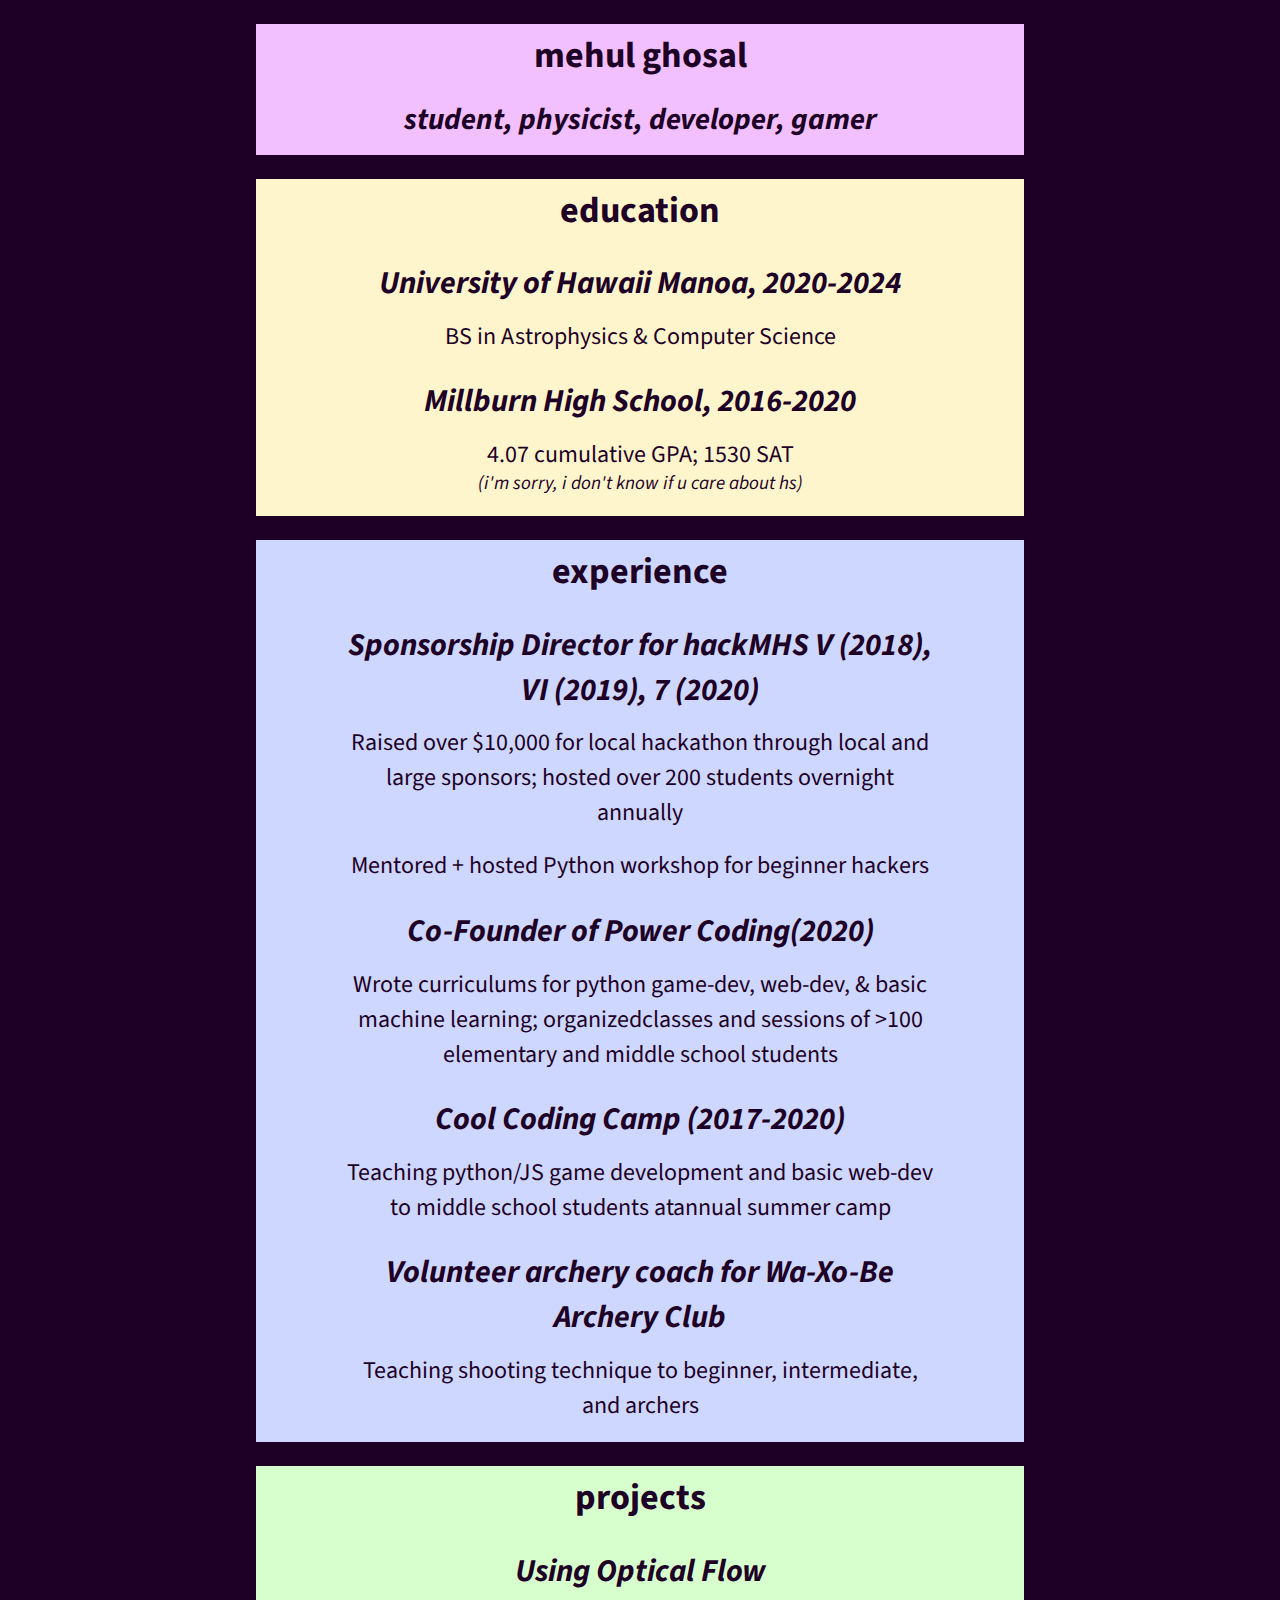
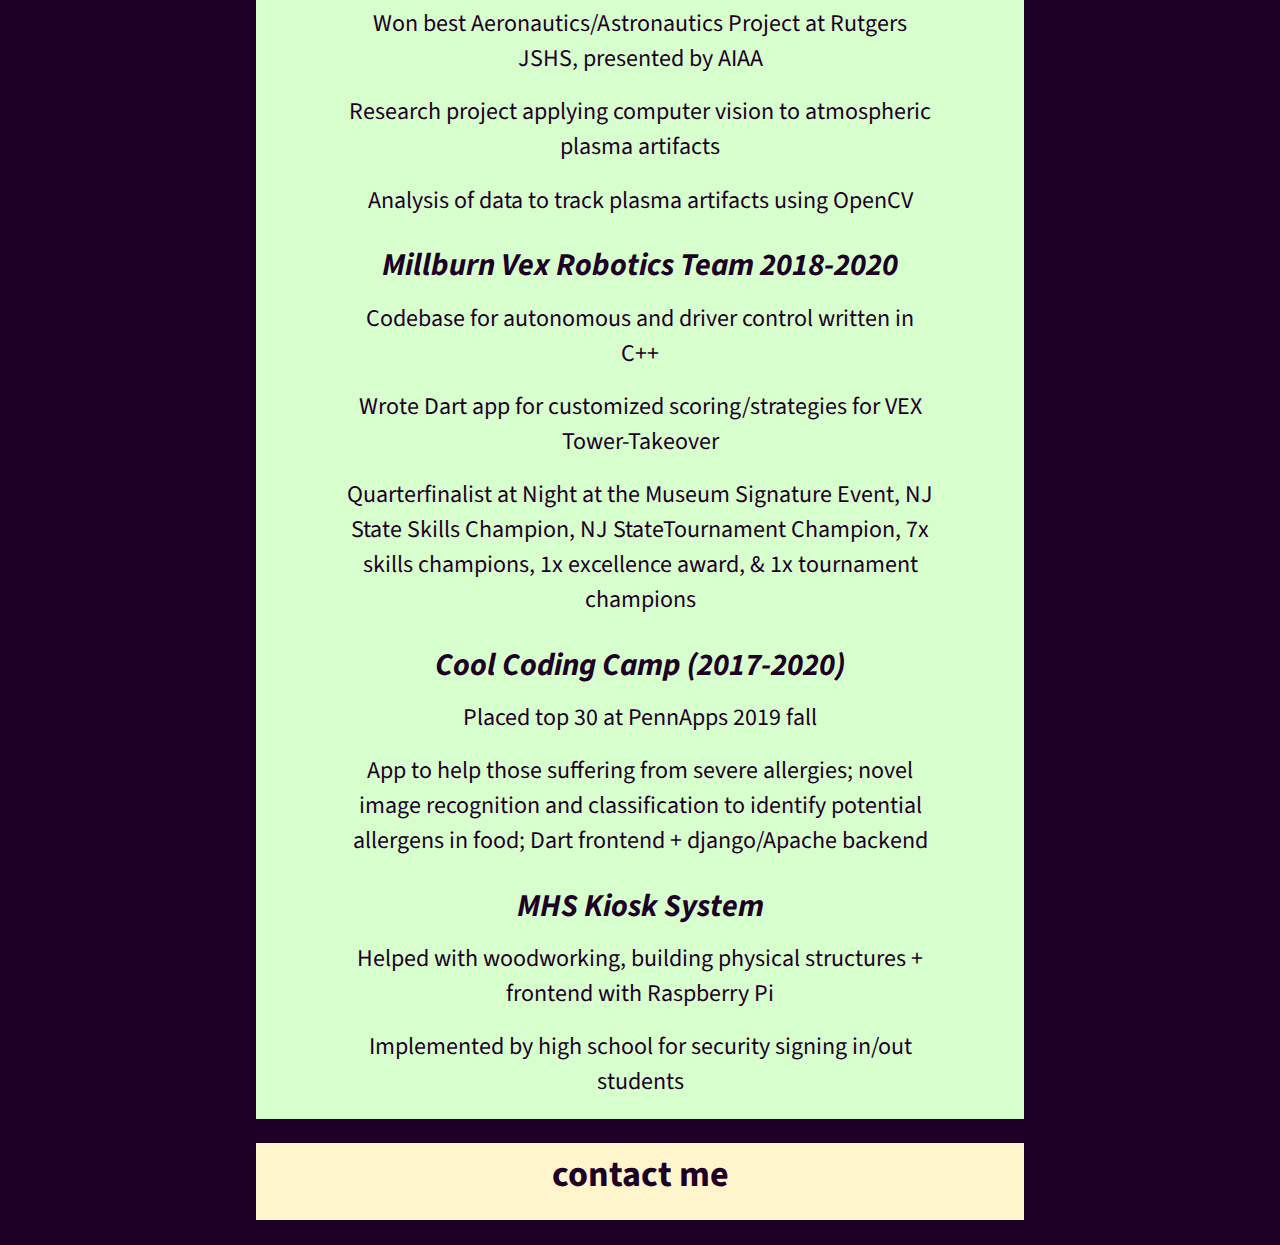
==== index.html @ 7478a15a "contact" ====
<!DOCTYPE HTML>

<html>
	<head>
		<title>mehulghosal</title>
		<meta charset="utf-8" />
		<meta name="viewport" content="width=device-width, initial-scale=1, user-scalable=no" />
		<link rel="stylesheet" href="main.css"/>
		<script src="script.js"></script> 
		<!-- <link rel="icon" type="image/gif/png" href="favicon.png"> -->
	</head>


	<body onclick="onClick()">

		<!-- LANDING PAGE -->
		<div id="landing">
			<!-- make this a title and click to reveal website -->
		</div>

		<div id="mainBody">
			<!-- HEADER -->
			<article id="HEADER">
				<header>
					<h1 style="margin-bottom: -2.3%">mehul ghosal</h1>
					<h3 style="font-size: 1.26em;"><i>student, physicist, developer, gamer</i></h3>
					<!-- <h5>*not up to date*</h5> -->
				</header>

			</article>

			<article id="EDUCATION">
				<header>
					<h1>education</h1>
				</header>
				
				<h3><i>University of Hawaii Manoa, 2020-2024</i></h3>
				<p>BS in Astrophysics & Computer Science</p>
				
				<h3><i>Millburn High School, 2016-2020</i></h3>
				<p>4.07 cumulative GPA; 1530 SAT</p>
				<p style="margin-top: .5%; font-size: .8em"><i>(i'm sorry, i don't know if u care about hs)</i></p>
			</article>

			<article id="EXPERIENCE">
				<header>
					<h1>experience</h1>
				</header>

				<h3><i>Sponsorship Director for hackMHS V (2018), VI (2019), 7 (2020)</i></h3>
				<p>Raised over $10,000 for local hackathon through local and large sponsors; hosted over 200 students overnight annually</p>
				<p>Mentored + hosted Python workshop for beginner hackers</p>

				<h3><i>Co-Founder of Power Coding​​(2020)</i></h3>
				<p>Wrote curriculums for python game-dev, web-dev, & basic machine learning; organizedclasses and sessions of >100 elementary and middle school students</p>

				<h3><i>Cool Coding Camp (2017-2020)</i></h3>
				<p>Teaching python/JS game development and basic web-dev to middle school students atannual summer camp</p>

				<h3><i>Volunteer archery coach for Wa-Xo-Be Archery Club</i></h3>
				<p>Teaching shooting technique to beginner, intermediate, and archers</p>
			</article>

			<article id="PROJECTS">
				<header>
					<h1>projects</h1>
				</header>

				<h3><i>Using Optical Flow </i></h3>
				<p>Won best Aeronautics/Astronautics Project at Rutgers JSHS, presented by ​AIAA</p>
				<p>Research project applying computer vision to atmospheric plasma artifacts</p>
				<p>Analysis of data to track plasma artifacts using OpenCV</p>

				<h3><i>Millburn Vex Robotics Team 2018-2020</i></h3>
				<p>Codebase for autonomous and driver control written in C++</p>
				<p>Wrote Dart app for customized scoring/strategies for VEX Tower-Takeover</p>
				<p>Quarterfinalist at Night at the Museum Signature Event, NJ State Skills Champion, NJ StateTournament Champion, 7x skills champions, 1x excellence award, & 1x tournament champions</p>

				<h3><i>Cool Coding Camp (2017-2020)</i></h3>
				<p>Placed top 30 at PennApps 2019 fall</p>
				<p>App to help those suffering from severe allergies; novel image recognition and classification to identify potential allergens in food; Dart  frontend + django/Apache backend</p>
				
				<h3><i>MHS Kiosk System</i></h3>
				<p>Helped with woodworking, building physical structures + frontend with Raspberry Pi</p>
				<p>Implemented by high school for security signing in/out students</p>

			</article>

			<article id="CONTACT">
				<header>
					<h1>contact me</h1>
				</header>
			</article>

		</div>
	</body>
</html>
---- main.css ----
@import url("https://fonts.googleapis.com/css?family=Source+Sans+Pro:300,300italic,400,600");
@import url("https://fonts.googleapis.com/css?family=Carme");


body{
	text-align: center;
	background-color: rgb(30, 0, 38);
	color: rgb(30, 0, 38);
	font-size: 150%;
	/*PICK BETWEEN THESE TWO FONTS*/
	font-family: "Source Sans Pro", sans-serif;
	/*font-family: "Carme", sans-serif;*/
	/*TXT BORDER*/
	/*text-shadow: -1px 0 black, 0 1px black, 1px 0 black, 0 -1px black;*/

	/*max-width: 50%;*/
	margin-left: auto;
	margin-right: auto;

}


article{
	/*width: 50%;*/
	padding-right: 7%;
	padding-left: 7%;
	padding-bottom: 2%;
	margin-right: 20%;
	margin-left: 20%;
}

header{
	margin-top: 1%;
}

h1{
	font-size: 1.5em;
	margin-bottom: -1%;
	padding-top: 1%
}

h3{
	font-size: 1.32em;
	margin-bottom: -2%;
	/*margin-top: 0.5%;*/
}

p{
	margin-bottom: -1%;
}

#landing{
    position: fixed;
}

#HEADER{
	background-color: #F2C0FF;
}

#EXPERIENCE{
	background-color: #cdd7ff;
}

#EDUCATION{
	background-color: #fff5cd;
}

#PROJECTS{
	background-color: #d7ffcd;
	/*margin-bottom: 2%;*/
}

#CONTACT{
	background-color: #fff5cd;
	margin-bottom: 2%;
}
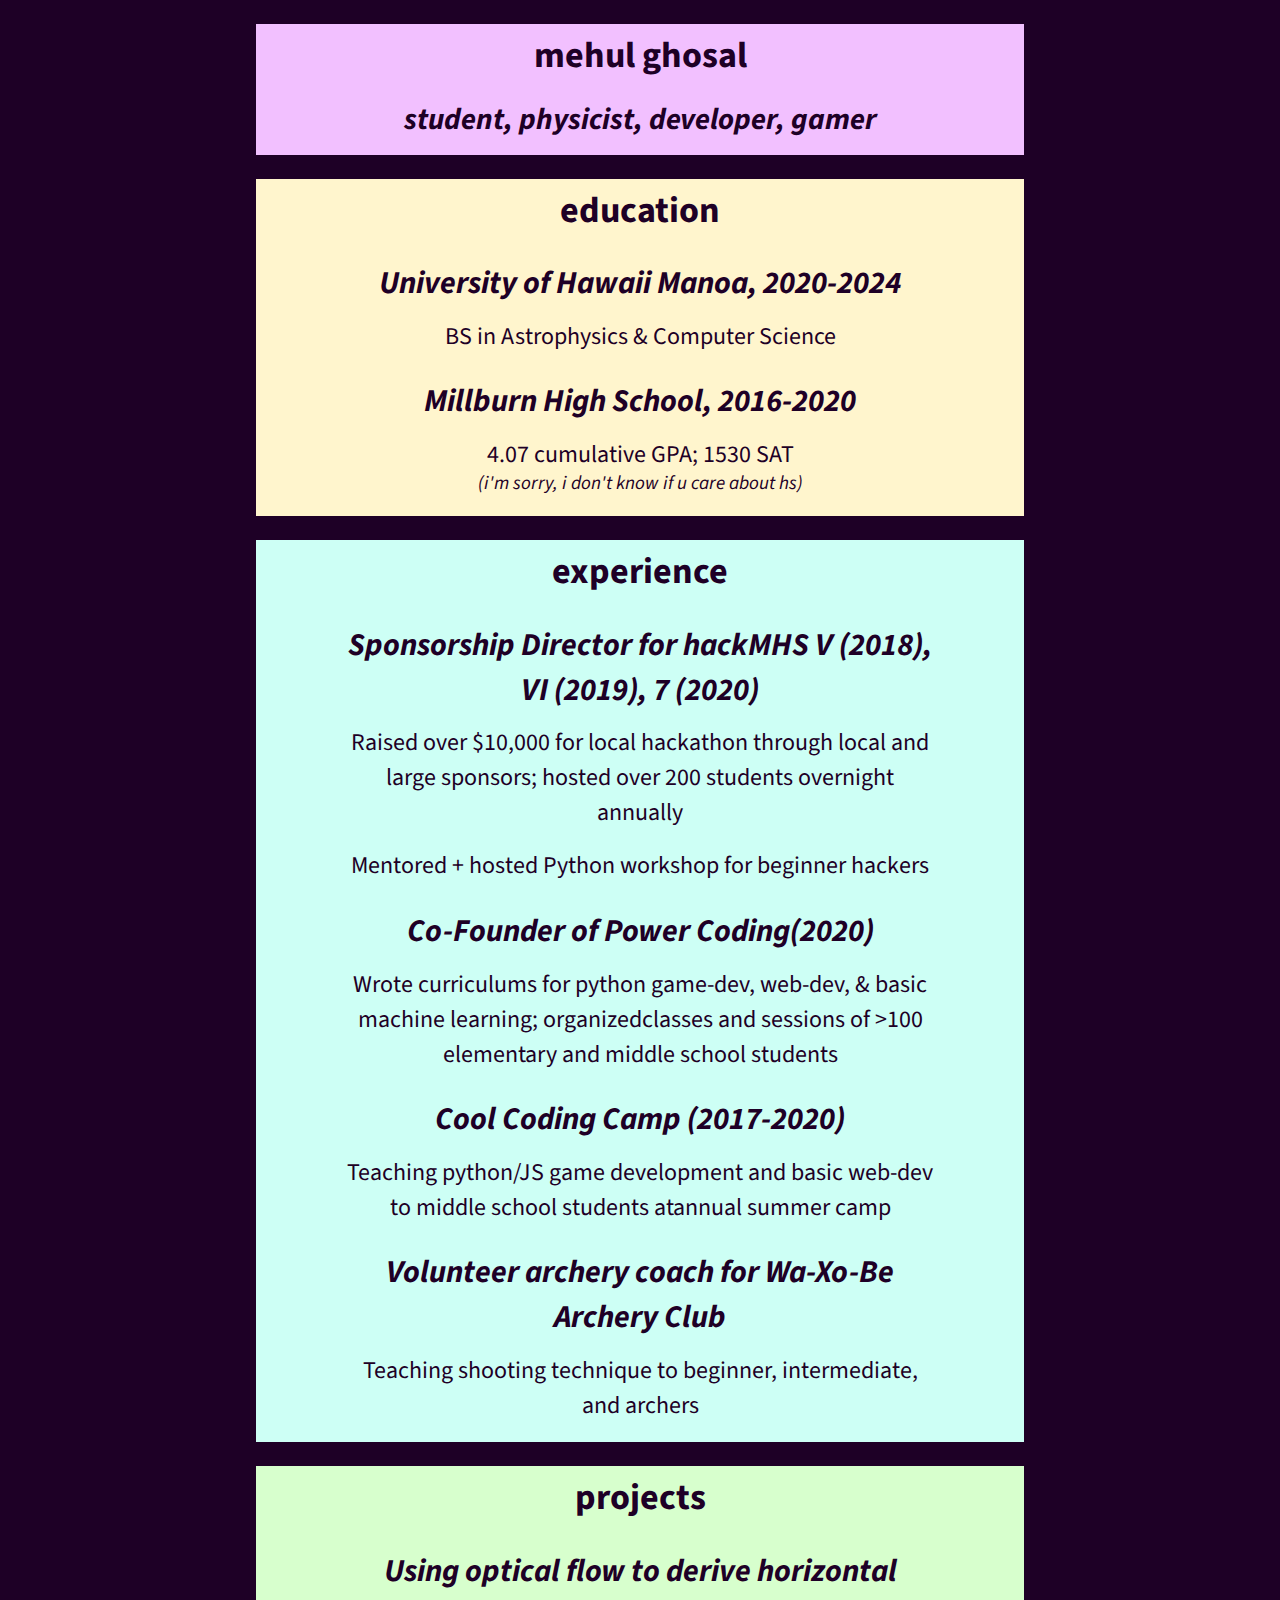
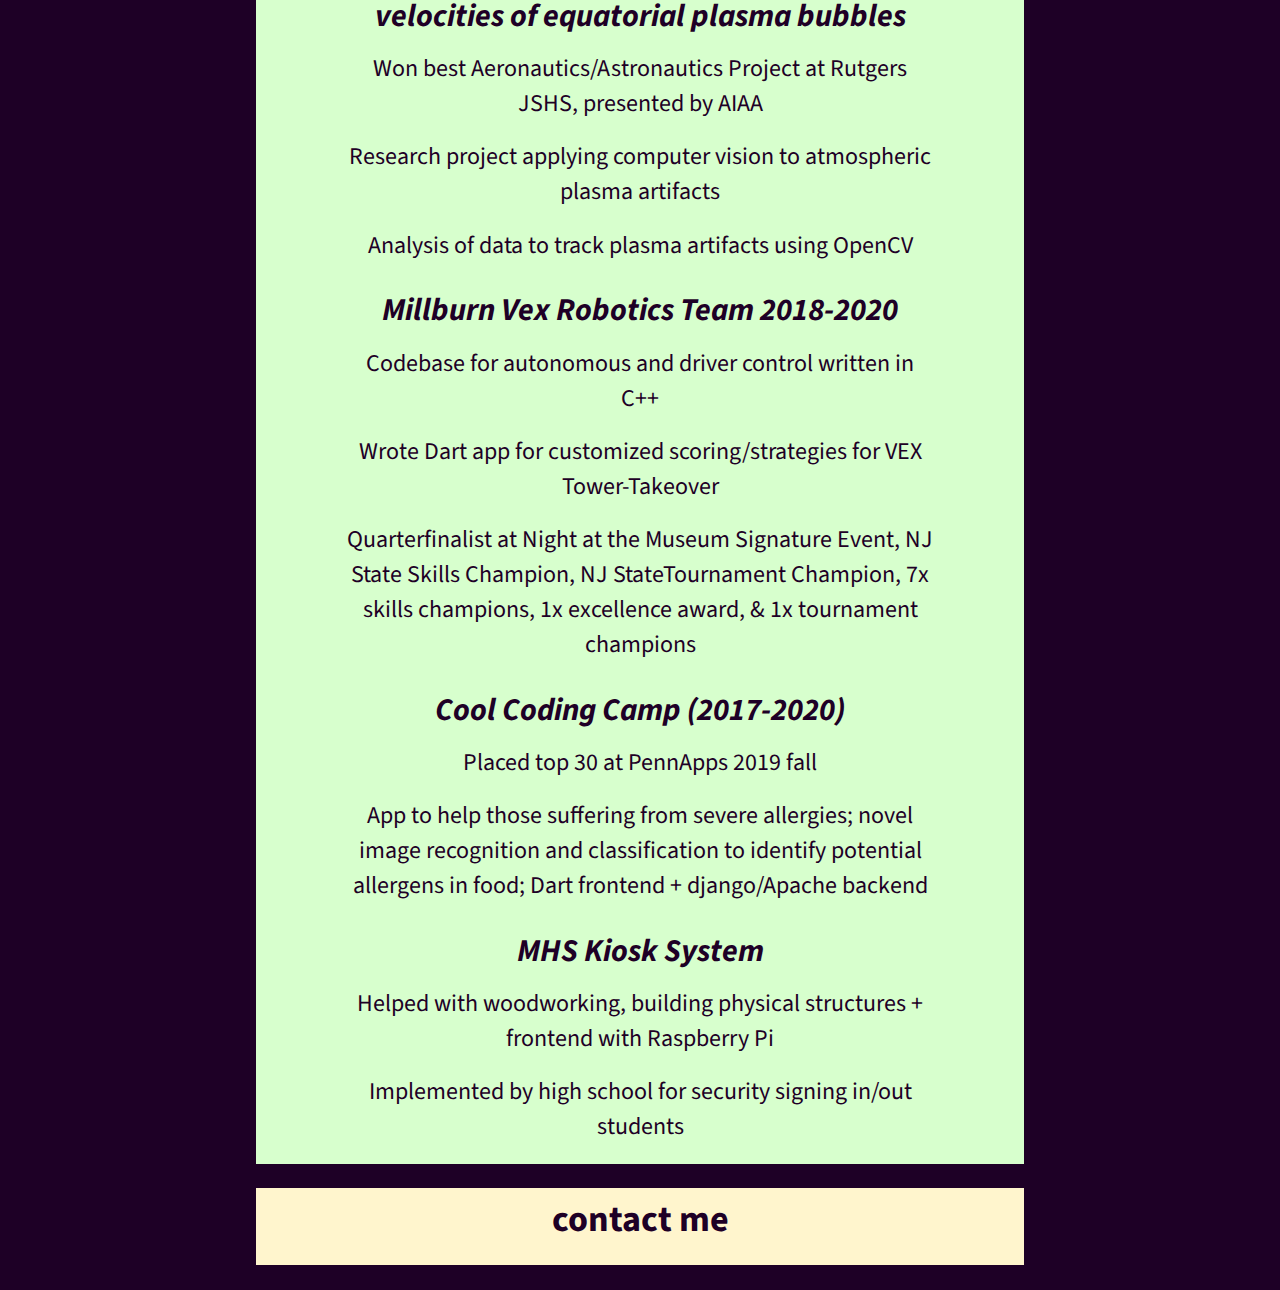
==== commit d1cd31f6: "color testing" ====
--- a/index.html
+++ b/index.html
@@ -66,7 +66,7 @@
 					<h1>projects</h1>
 				</header>
 
-				<h3><i>Using Optical Flow </i></h3>
+				<h3><i>Using optical flow to derive horizontal velocities of equatorial plasma bubbles</i></h3>
 				<p>Won best Aeronautics/Astronautics Project at Rutgers JSHS, presented by ​AIAA</p>
 				<p>Research project applying computer vision to atmospheric plasma artifacts</p>
 				<p>Analysis of data to track plasma artifacts using OpenCV</p>
--- a/main.css
+++ b/main.css
@@ -58,7 +58,7 @@
 }
 
 #EXPERIENCE{
-	background-color: #cdd7ff;
+	background-color: #cdfff5;
 }
 
 #EDUCATION{
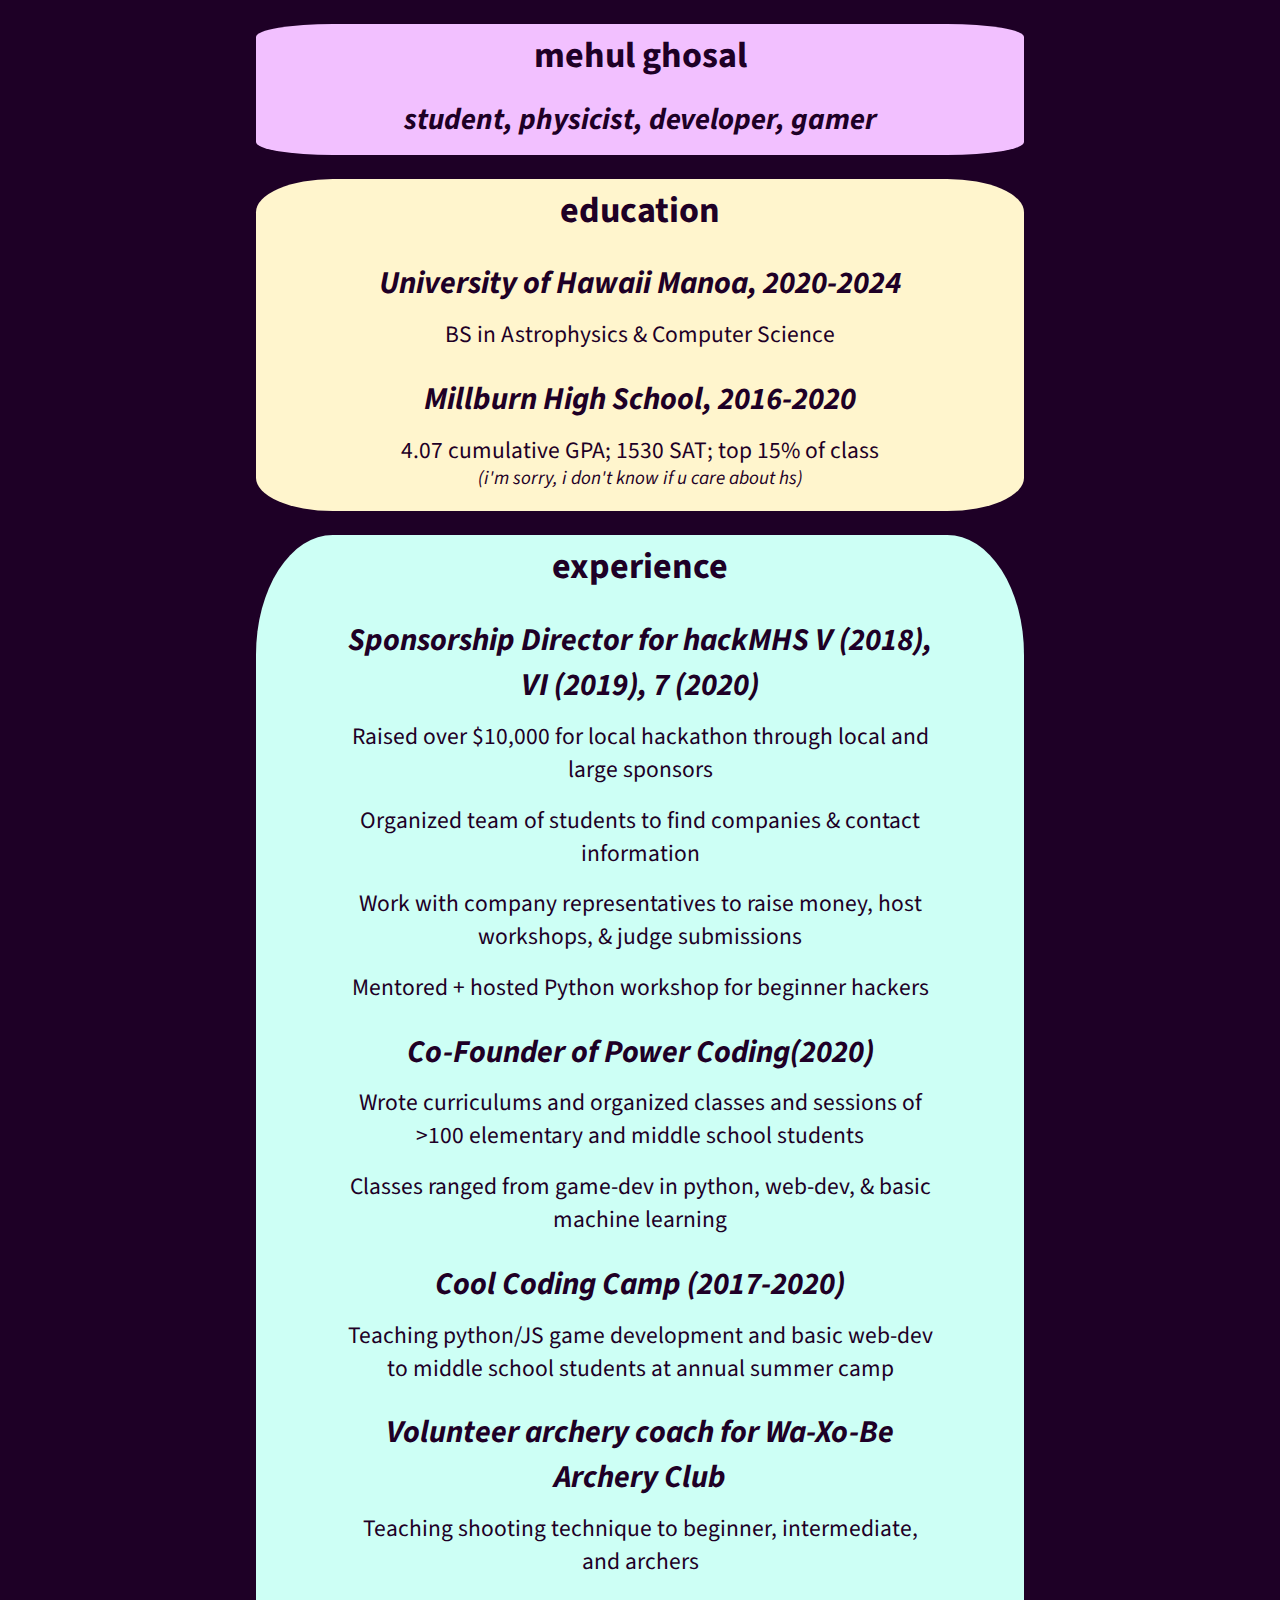
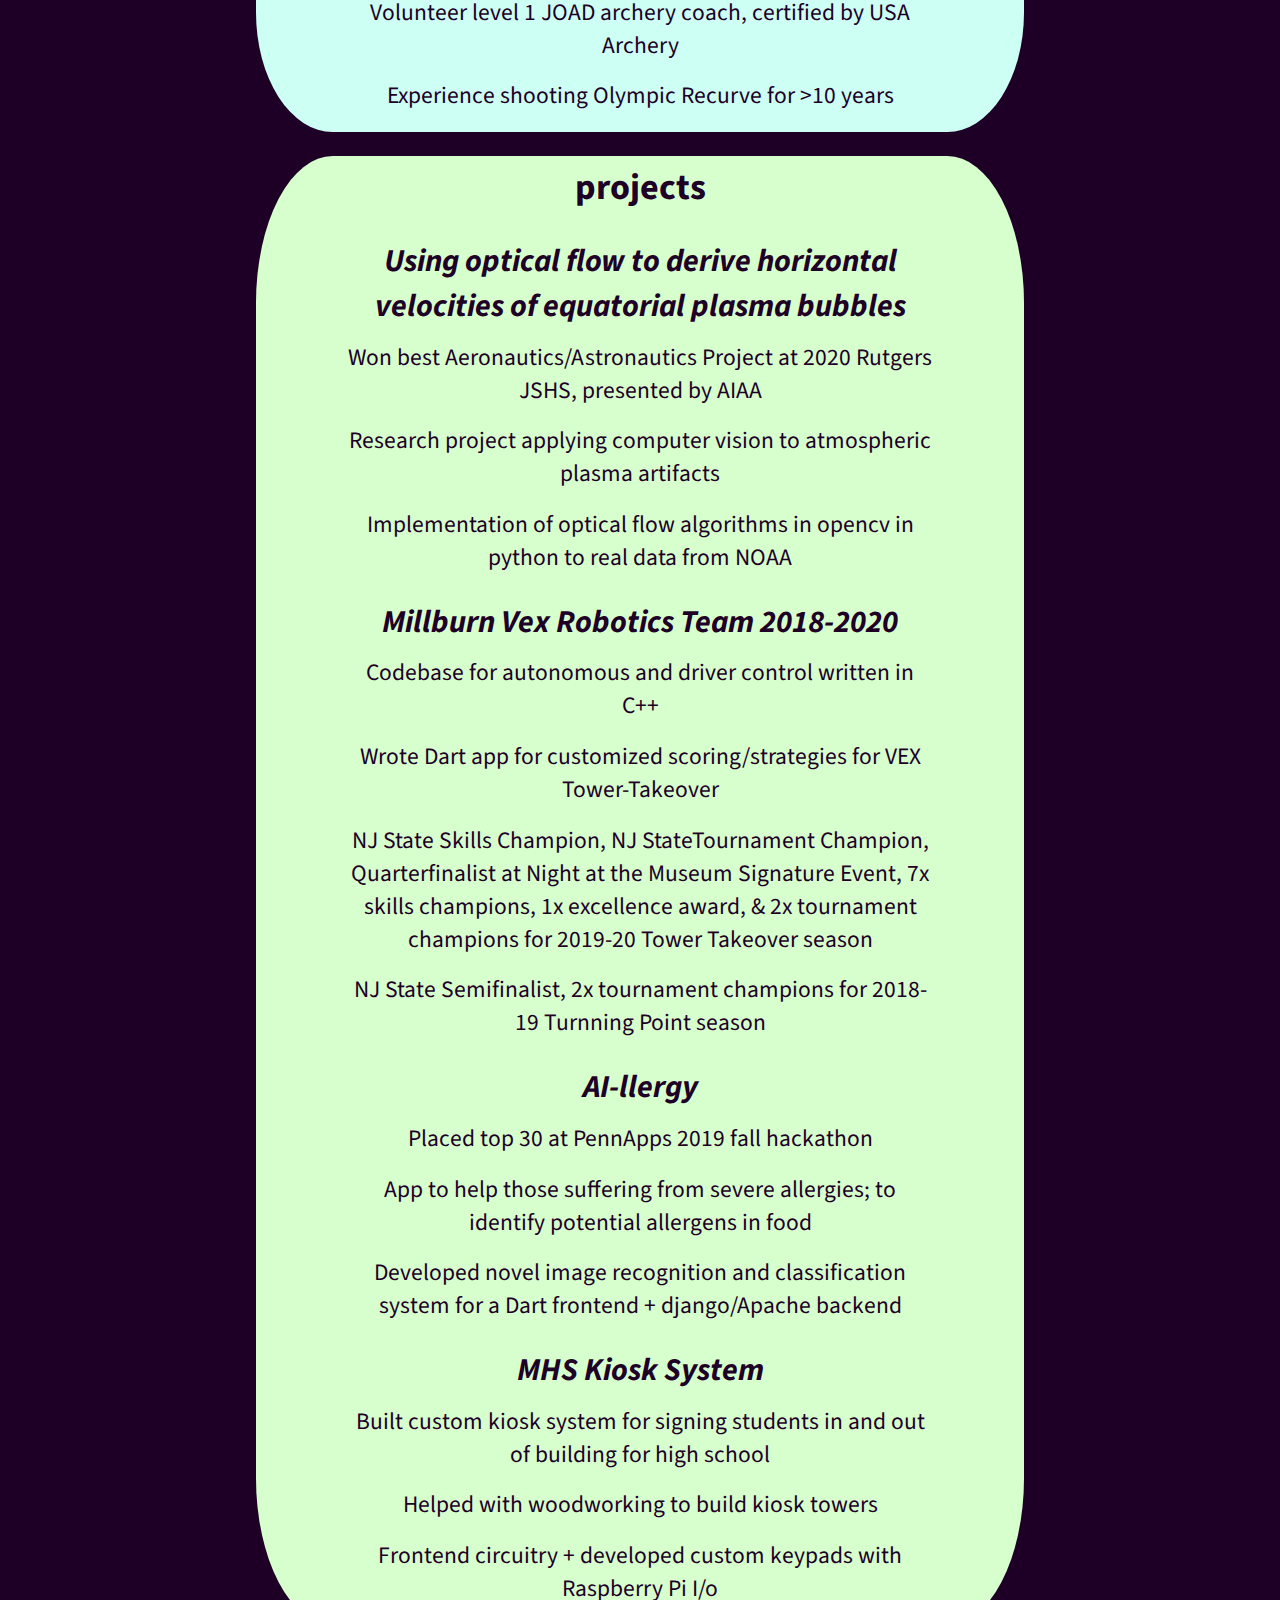
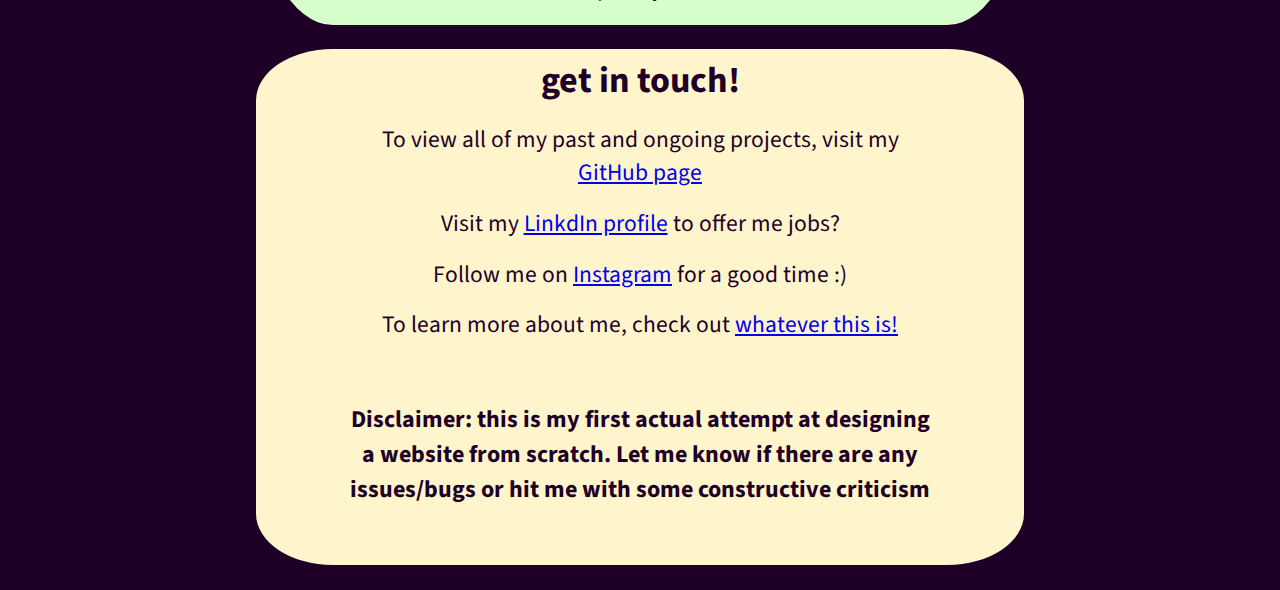
==== commit 2b3bfb12: "html on index done" ====
--- a/index.html
+++ b/index.html
@@ -38,7 +38,7 @@
 				<p>BS in Astrophysics & Computer Science</p>
 				
 				<h3><i>Millburn High School, 2016-2020</i></h3>
-				<p>4.07 cumulative GPA; 1530 SAT</p>
+				<p>4.07 cumulative GPA; 1530 SAT; top 15% of class</p>
 				<p style="margin-top: .5%; font-size: .8em"><i>(i'm sorry, i don't know if u care about hs)</i></p>
 			</article>
 
@@ -48,17 +48,22 @@
 				</header>
 
 				<h3><i>Sponsorship Director for hackMHS V (2018), VI (2019), 7 (2020)</i></h3>
-				<p>Raised over $10,000 for local hackathon through local and large sponsors; hosted over 200 students overnight annually</p>
+				<p>Raised over $10,000 for local hackathon through local and large sponsors</p>
+				<p>Organized team of students to find companies & contact information</p>
+				<p>Work with company representatives to raise money, host workshops, & judge submissions</p>
 				<p>Mentored + hosted Python workshop for beginner hackers</p>
 
 				<h3><i>Co-Founder of Power Coding​​(2020)</i></h3>
-				<p>Wrote curriculums for python game-dev, web-dev, & basic machine learning; organizedclasses and sessions of >100 elementary and middle school students</p>
+				<p>Wrote curriculums and organized classes and sessions of >100 elementary and middle school students</p>
+				<p>Classes ranged from game-dev in python, web-dev, & basic machine learning</p>
 
 				<h3><i>Cool Coding Camp (2017-2020)</i></h3>
-				<p>Teaching python/JS game development and basic web-dev to middle school students atannual summer camp</p>
+				<p>Teaching python/JS game development and basic web-dev to middle school students at annual summer camp</p>
 
 				<h3><i>Volunteer archery coach for Wa-Xo-Be Archery Club</i></h3>
 				<p>Teaching shooting technique to beginner, intermediate, and archers</p>
+				<p>Volunteer level 1 JOAD archery coach, certified by USA Archery</p>
+				<p>Experience shooting Olympic Recurve for >10 years</p>
 			</article>
 
 			<article id="PROJECTS">
@@ -67,29 +72,39 @@
 				</header>
 
 				<h3><i>Using optical flow to derive horizontal velocities of equatorial plasma bubbles</i></h3>
-				<p>Won best Aeronautics/Astronautics Project at Rutgers JSHS, presented by ​AIAA</p>
+				<p>Won best Aeronautics/Astronautics Project at 2020 Rutgers JSHS, presented by ​AIAA</p>
 				<p>Research project applying computer vision to atmospheric plasma artifacts</p>
-				<p>Analysis of data to track plasma artifacts using OpenCV</p>
+				<p>Implementation of optical flow algorithms in opencv in python to real data from NOAA</p>
 
 				<h3><i>Millburn Vex Robotics Team 2018-2020</i></h3>
 				<p>Codebase for autonomous and driver control written in C++</p>
 				<p>Wrote Dart app for customized scoring/strategies for VEX Tower-Takeover</p>
-				<p>Quarterfinalist at Night at the Museum Signature Event, NJ State Skills Champion, NJ StateTournament Champion, 7x skills champions, 1x excellence award, & 1x tournament champions</p>
+				<p>NJ State Skills Champion, NJ StateTournament Champion, Quarterfinalist at Night at the Museum Signature Event, 7x skills champions, 1x excellence award, & 2x tournament champions for 2019-20 Tower Takeover season</p>
+				<p>NJ State Semifinalist, 2x tournament champions for 2018-19 Turnning Point season</p>
 
-				<h3><i>Cool Coding Camp (2017-2020)</i></h3>
-				<p>Placed top 30 at PennApps 2019 fall</p>
-				<p>App to help those suffering from severe allergies; novel image recognition and classification to identify potential allergens in food; Dart  frontend + django/Apache backend</p>
+				<h3><i>AI-llergy</i></h3>
+				<p>Placed top 30 at PennApps 2019 fall hackathon</p>
+				<p>App to help those suffering from severe allergies; to identify potential allergens in food</p>
+				<p>Developed novel image recognition and classification system for a Dart frontend + django/Apache backend</p>
 				
 				<h3><i>MHS Kiosk System</i></h3>
-				<p>Helped with woodworking, building physical structures + frontend with Raspberry Pi</p>
-				<p>Implemented by high school for security signing in/out students</p>
+				<p>Built custom kiosk system for signing students in and out of building for high school</p>
+				<p>Helped with woodworking to build kiosk towers</p>
+				<p>Frontend circuitry + developed custom keypads with Raspberry Pi I/o</p>
+				
 
 			</article>
 
 			<article id="CONTACT">
 				<header>
-					<h1>contact me</h1>
+					<h1>get in touch!</h1>
 				</header>
+				<p>To view all of my past and ongoing projects, visit my <a href="https://github.com/mehulghosal" target="_blank">GitHub page</a></p>
+				<p>Visit my <a href="https://www.linkedin.com/in/mehul-ghosal-a72ba61a5/" target="_blank">LinkdIn profile</a> to offer me jobs?</p>
+				<p>Follow me on <a href="https://www.instagram.com/mehul.ghosal/" target="_blank">Instagram</a> for a good time :)</p>
+				<p>To learn more about me, check out <a href="more.html" target="_blank">whatever this is!</a></p>
+				<br>
+				<h4>Disclaimer: this is my first actual attempt at designing a website from scratch. Let me know if there are any issues/bugs or hit me with some constructive criticism</h4>
 			</article>
 
 		</div>
--- a/main.css
+++ b/main.css
@@ -27,6 +27,8 @@
 	padding-bottom: 2%;
 	margin-right: 20%;
 	margin-left: 20%;
+
+	border-radius: 10%;
 }
 
 header{
@@ -47,6 +49,7 @@
 
 p{
 	margin-bottom: -1%;
+	font-size: .98em;
 }
 
 #landing{
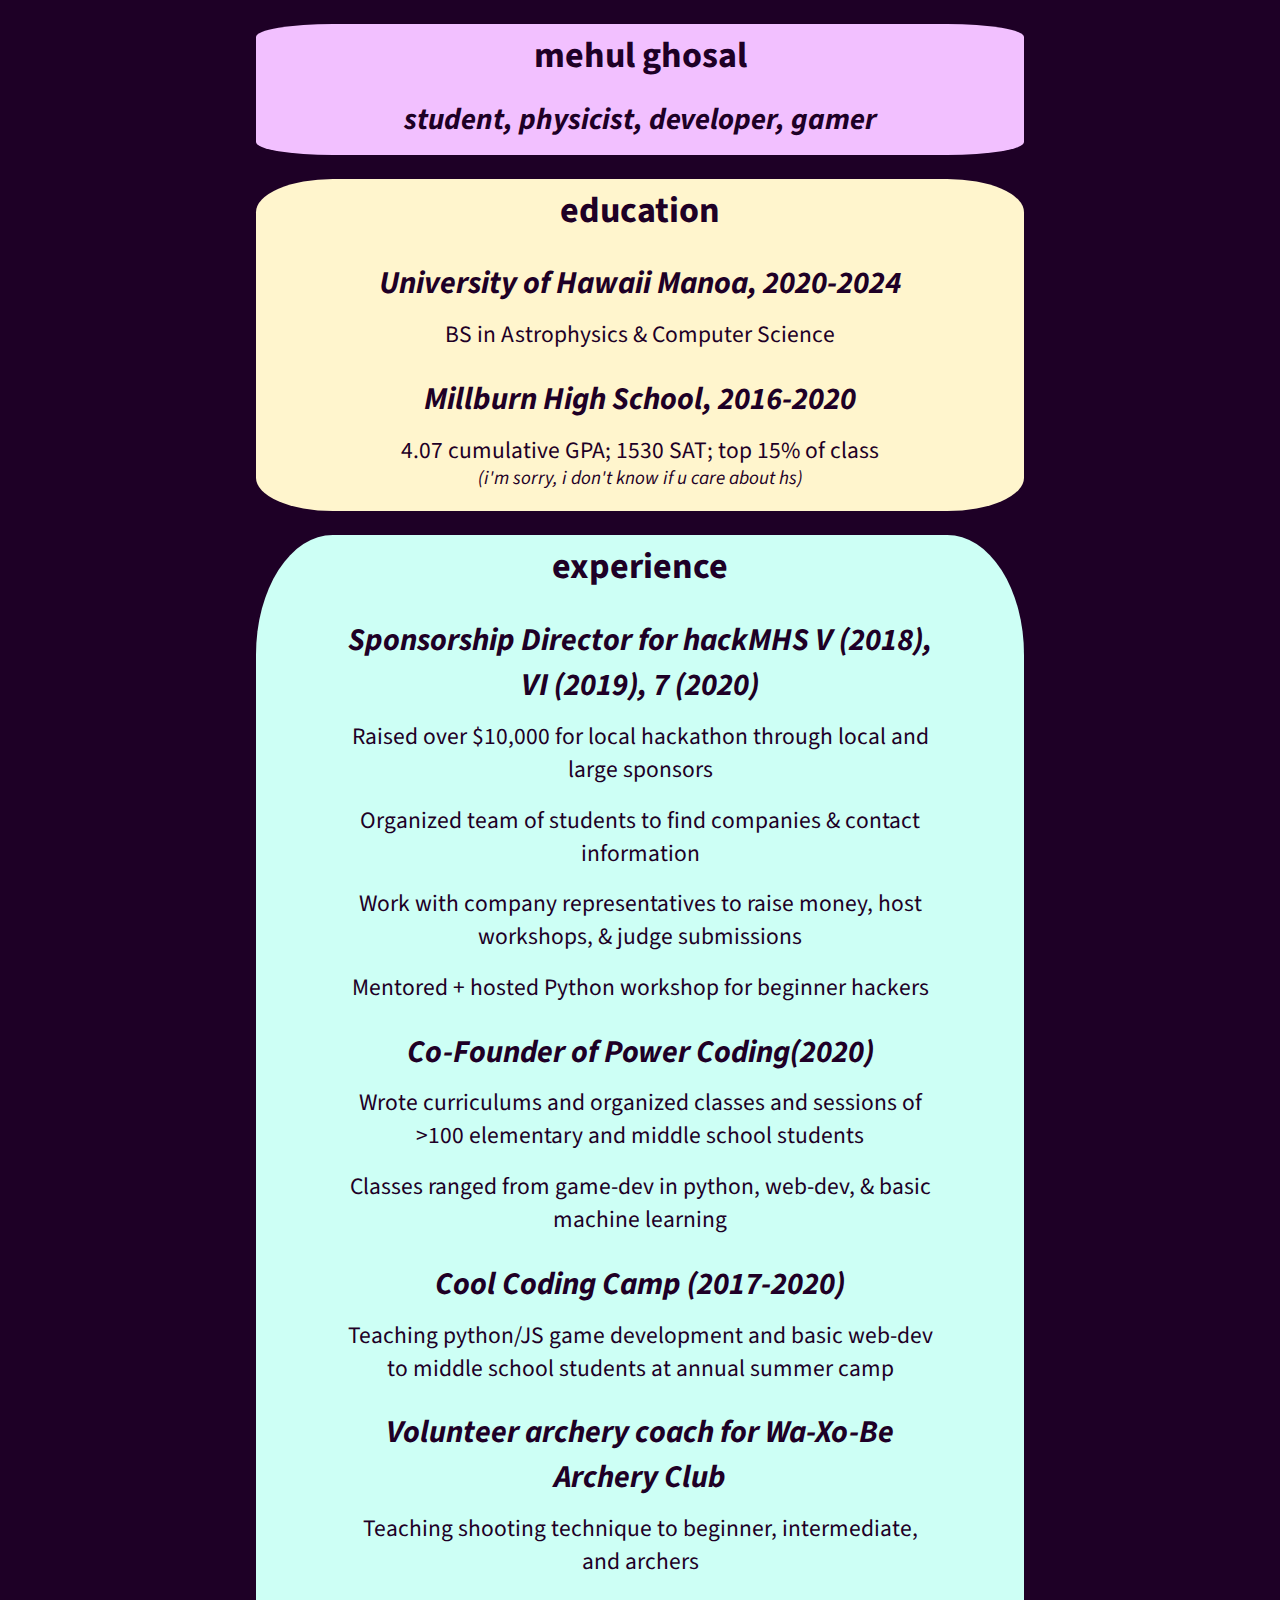
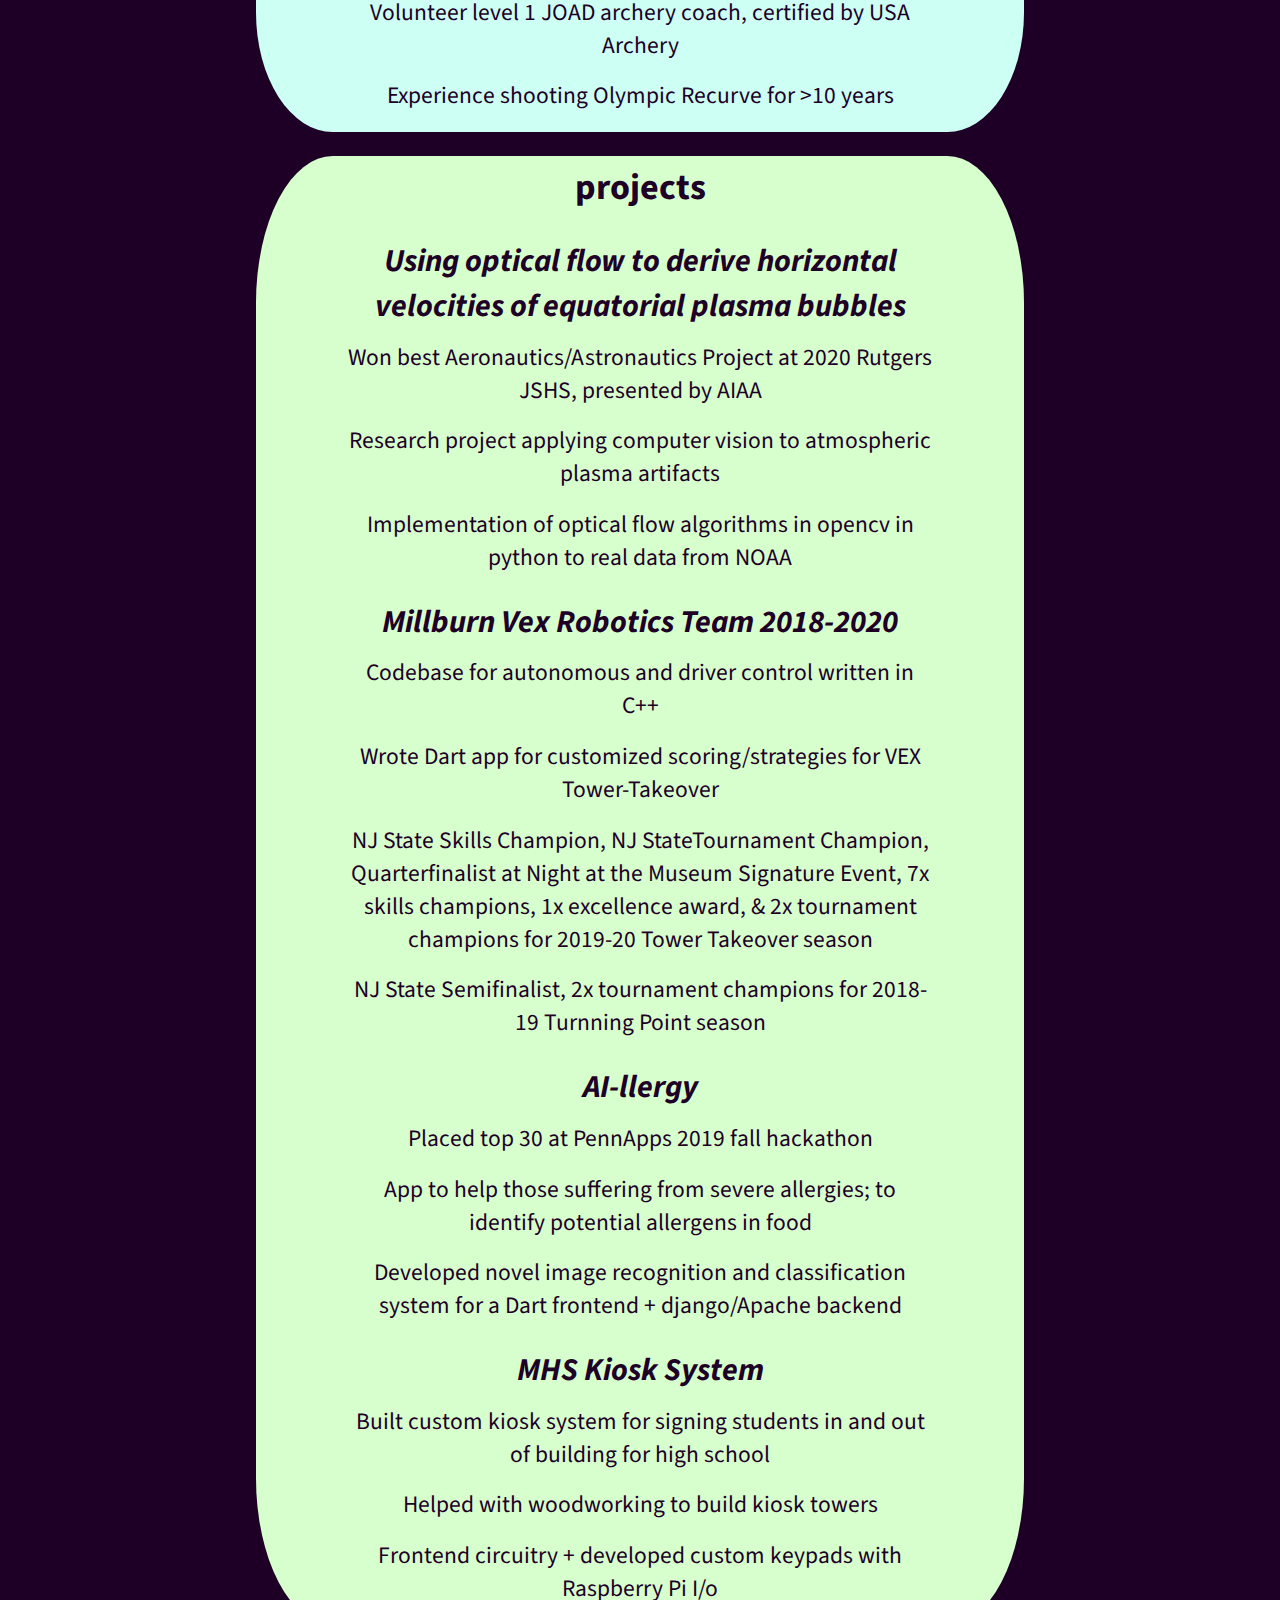
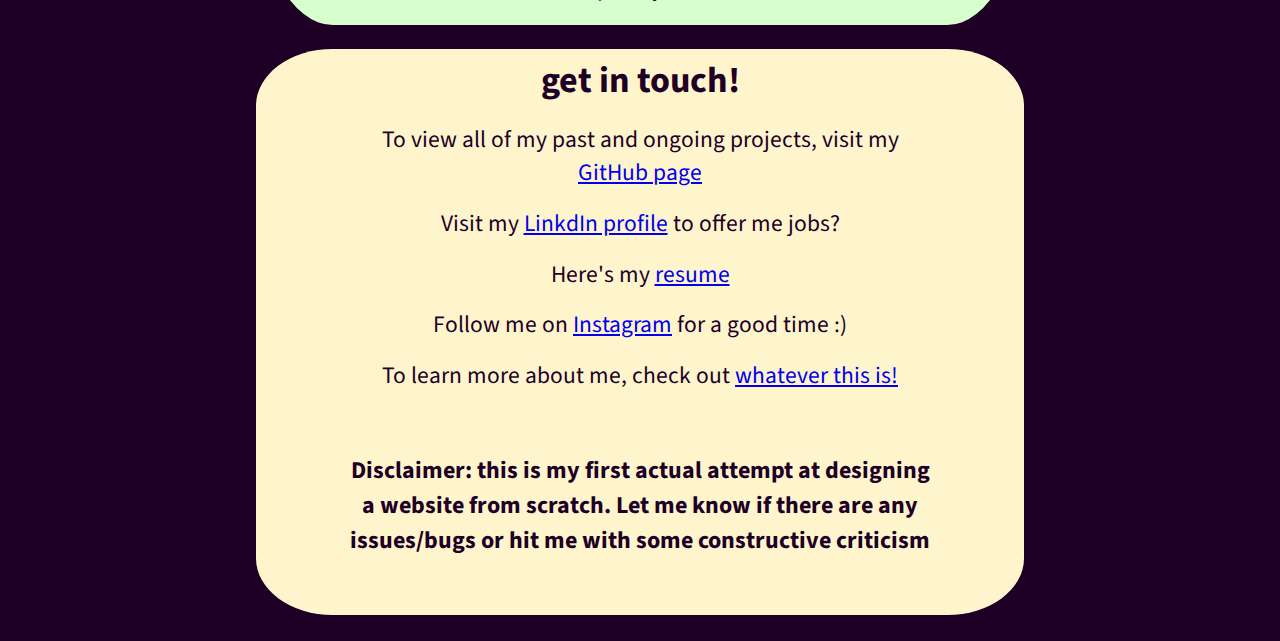
==== commit 5a433ef6: "resume" ====
--- a/index.html
+++ b/index.html
@@ -2,7 +2,7 @@
 
 <html>
 	<head>
-		<title>mehulghosal</title>
+		<title>mehul</title>
 		<meta charset="utf-8" />
 		<meta name="viewport" content="width=device-width, initial-scale=1, user-scalable=no" />
 		<link rel="stylesheet" href="main.css"/>
@@ -101,6 +101,7 @@
 				</header>
 				<p>To view all of my past and ongoing projects, visit my <a href="https://github.com/mehulghosal" target="_blank">GitHub page</a></p>
 				<p>Visit my <a href="https://www.linkedin.com/in/mehul-ghosal-a72ba61a5/" target="_blank">LinkdIn profile</a> to offer me jobs?</p>
+				<p>Here's my <a href="assets/mehul_resume.pdf" target="_blank">resume</a></p>
 				<p>Follow me on <a href="https://www.instagram.com/mehul.ghosal/" target="_blank">Instagram</a> for a good time :)</p>
 				<p>To learn more about me, check out <a href="more.html" target="_blank">whatever this is!</a></p>
 				<br>
--- a/main.css
+++ b/main.css
@@ -76,4 +76,12 @@
 #CONTACT{
 	background-color: #fff5cd;
 	margin-bottom: 2%;
+}
+
+#BASICS{
+	background-color: white;
+}
+
+#RESEARCH{
+	background-color: white;
 }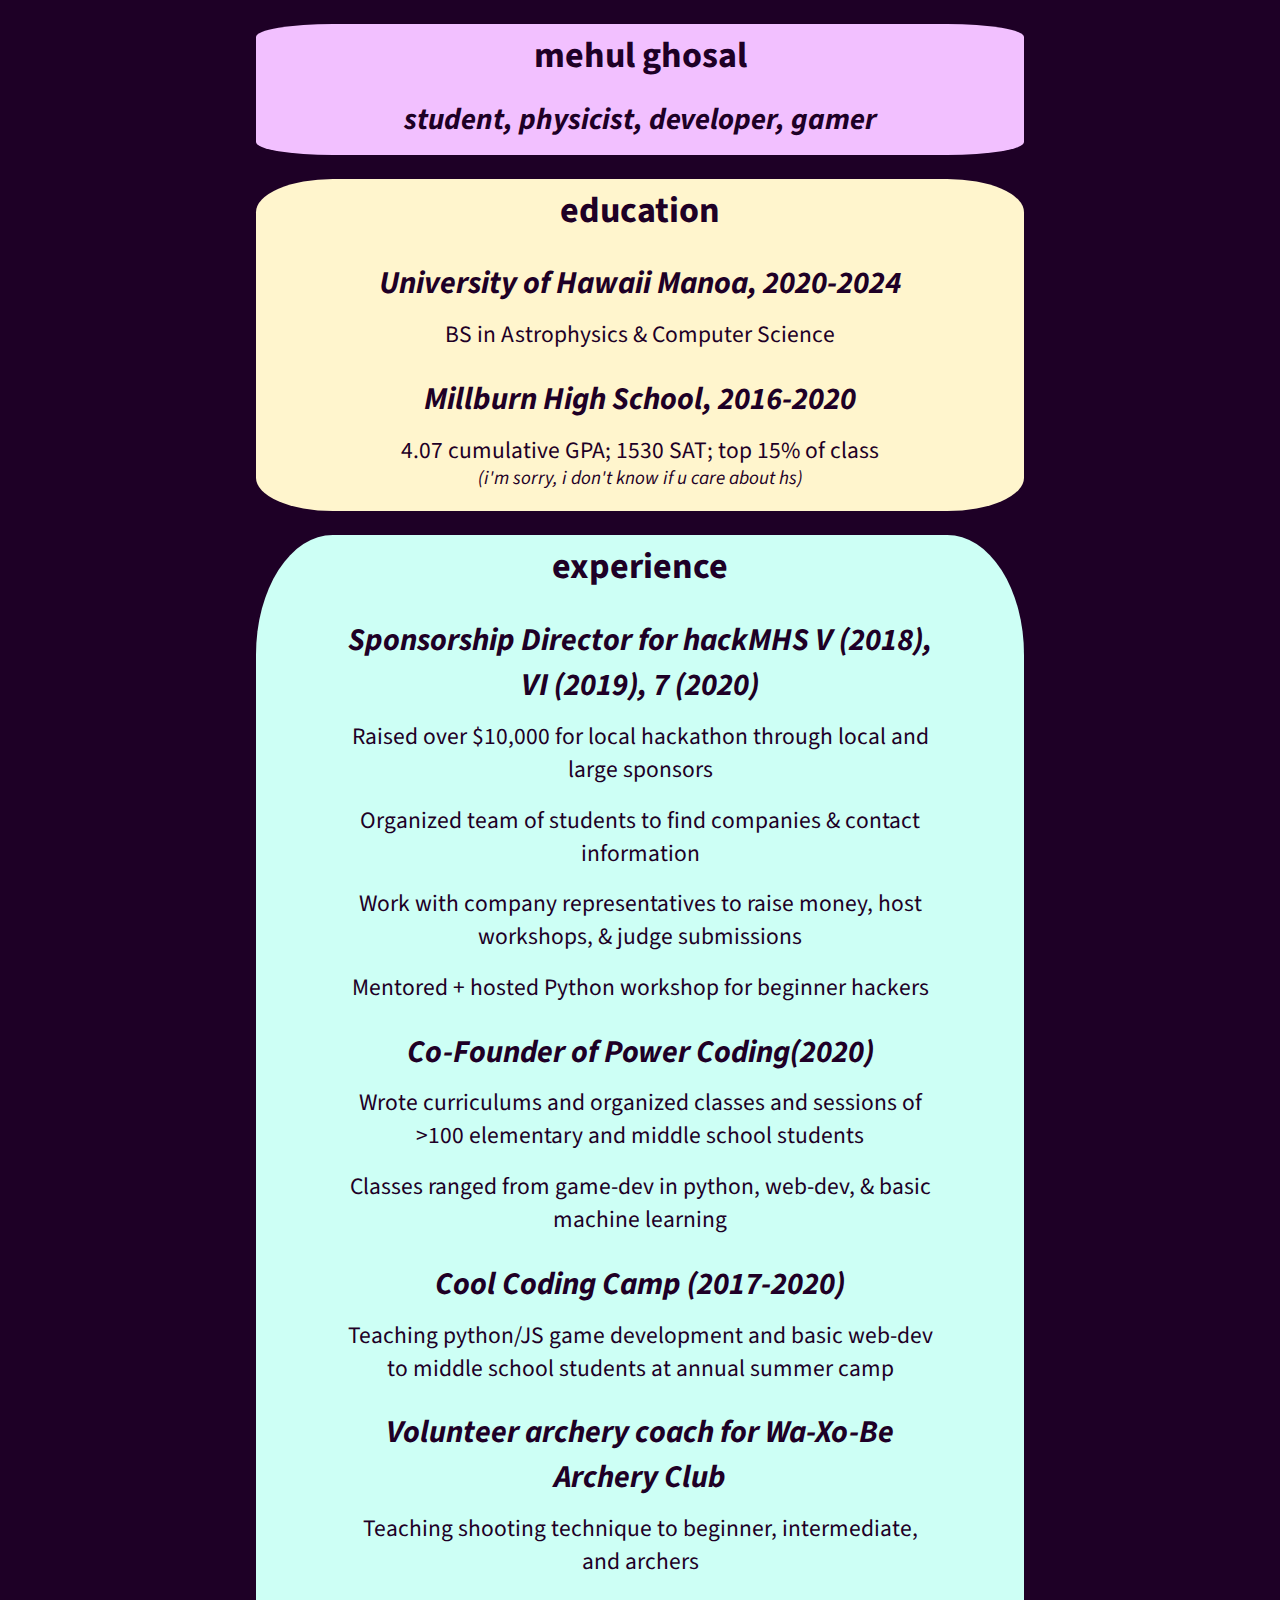
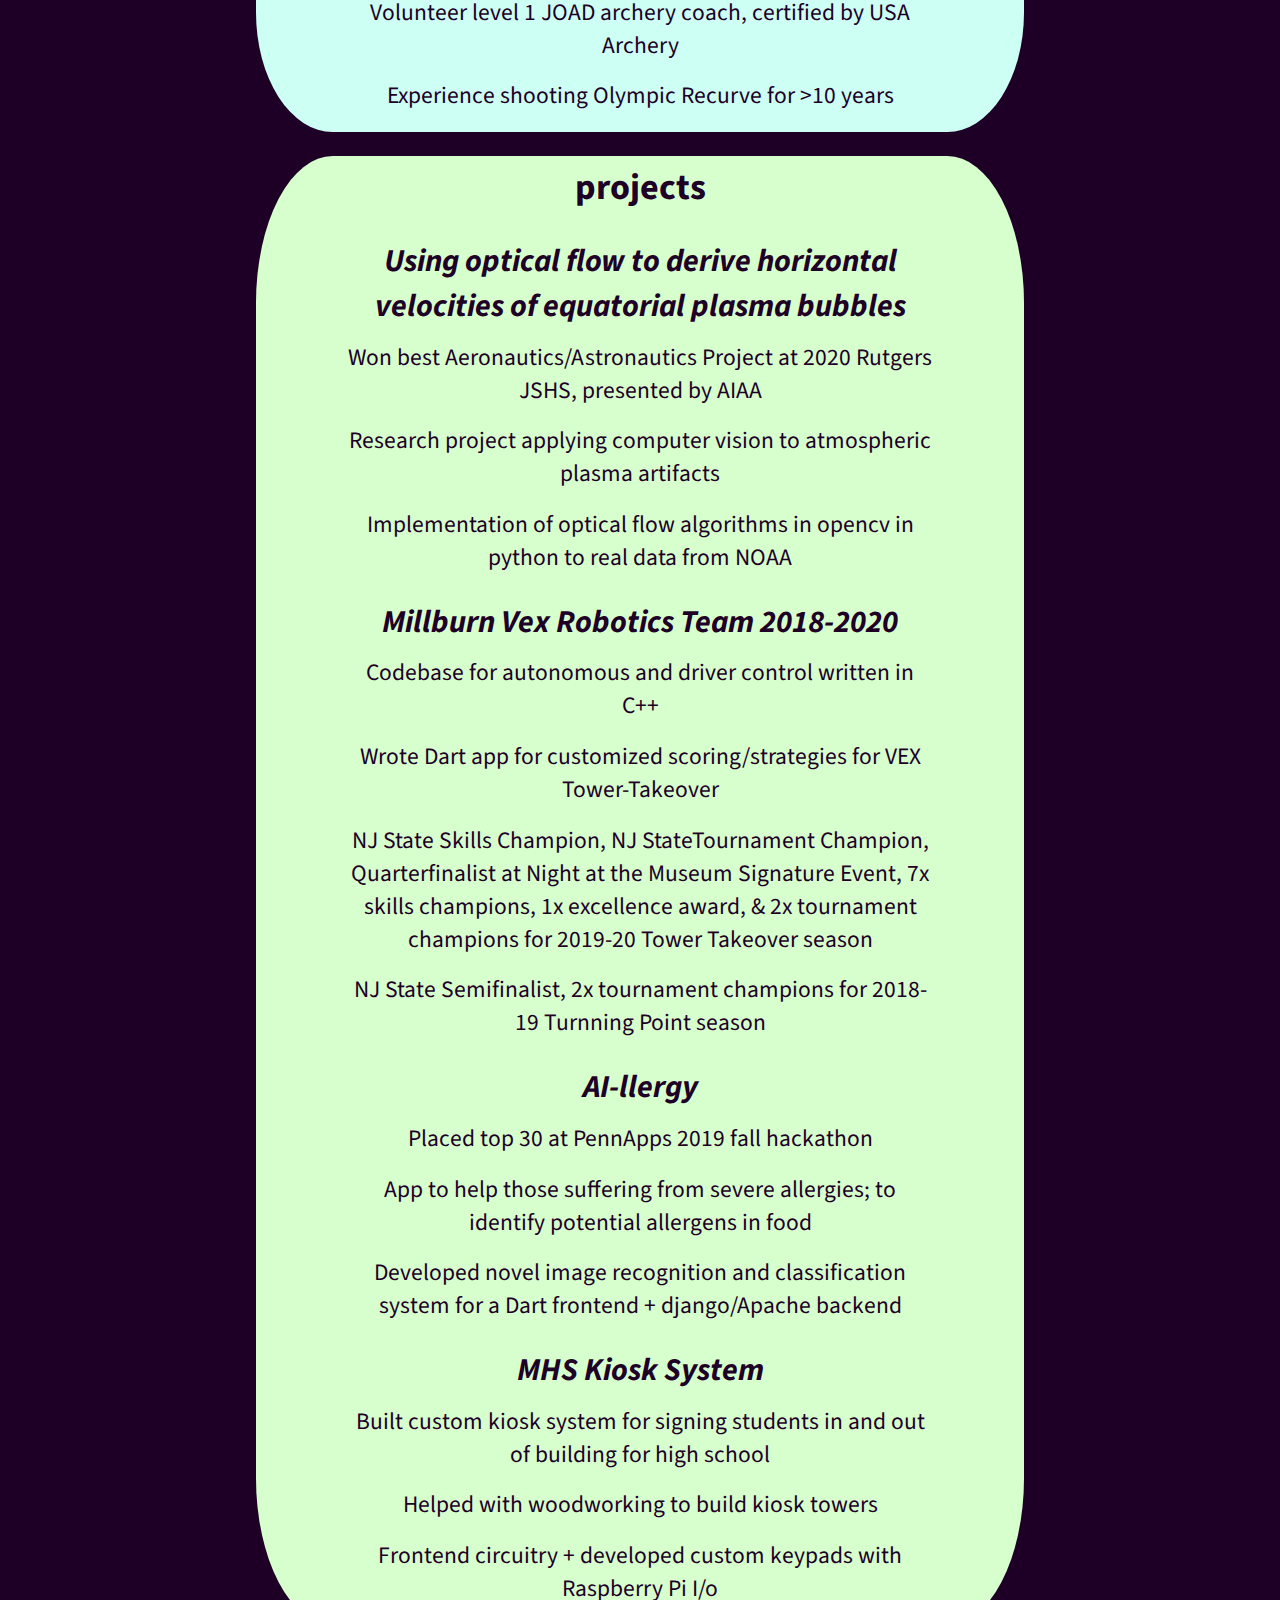
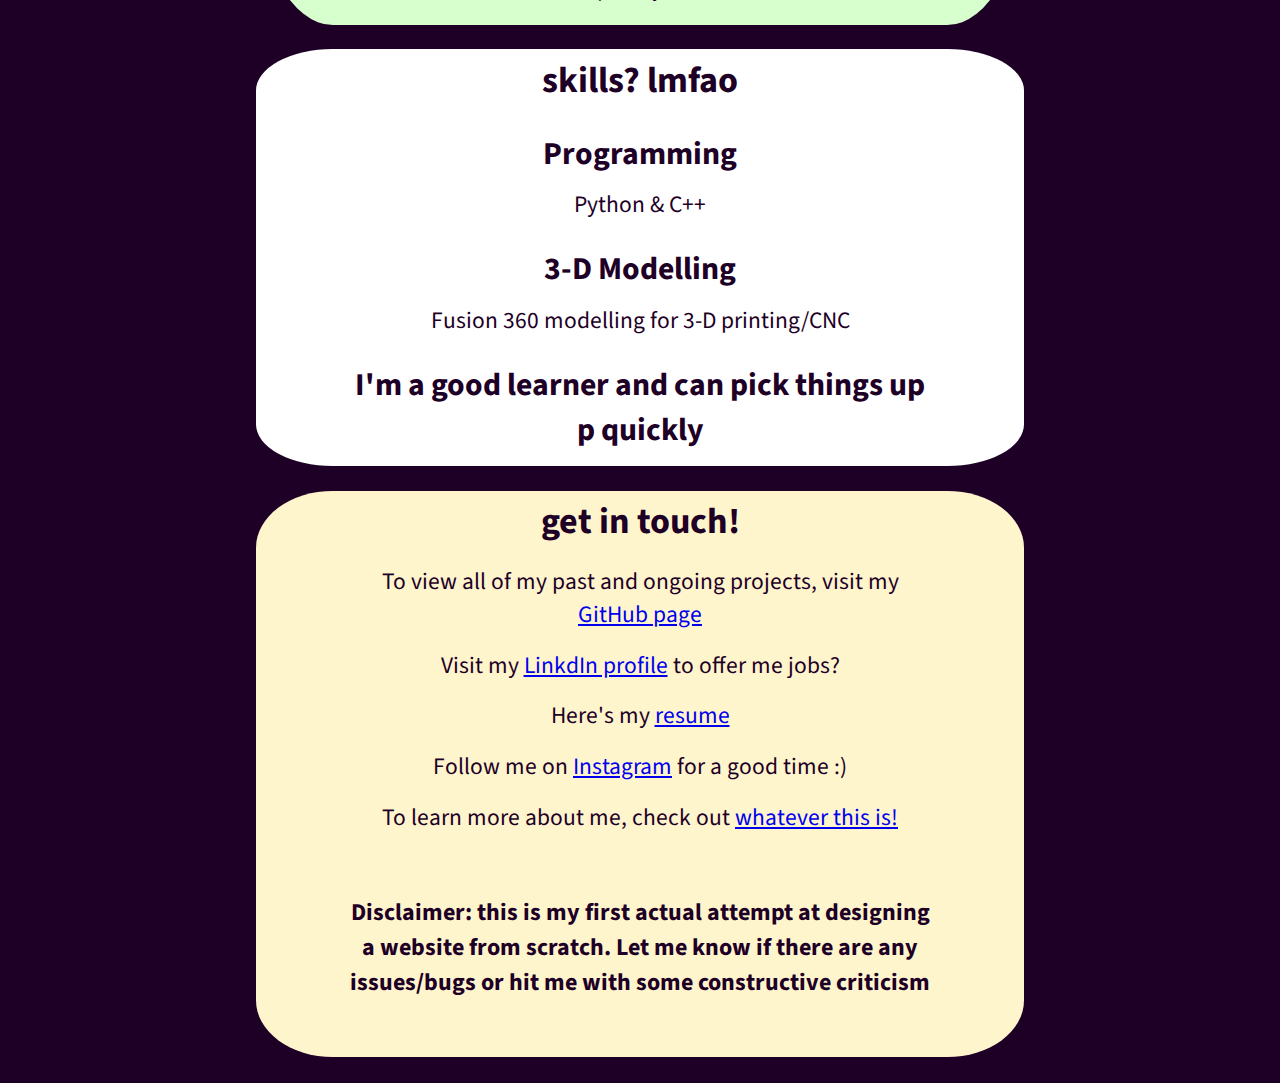
==== commit 908e0483: "idl" ====
--- a/index.html
+++ b/index.html
@@ -91,8 +91,17 @@
 				<p>Built custom kiosk system for signing students in and out of building for high school</p>
 				<p>Helped with woodworking to build kiosk towers</p>
 				<p>Frontend circuitry + developed custom keypads with Raspberry Pi I/o</p>
-				
+			</article>
 
+			<article id="SKILLS">
+				<header>
+					<h1>skills? lmfao</h1>
+				</header>
+				<h3>Programming</h3>
+				<p>Python & C++</p>
+				<h3>3-D Modelling</h3>
+				<p>Fusion 360 modelling for 3-D printing/CNC</p>
+				<h3>I'm a good learner and can pick things up p quickly</h3>
 			</article>
 
 			<article id="CONTACT">
--- a/main.css
+++ b/main.css
@@ -73,6 +73,10 @@
 	/*margin-bottom: 2%;*/
 }
 
+#SKILLS{
+	background-color: white;
+}
+
 #CONTACT{
 	background-color: #fff5cd;
 	margin-bottom: 2%;
@@ -84,4 +88,8 @@
 
 #RESEARCH{
 	background-color: white;
+}
+
+#INTEREST{
+	background-color: white;
 }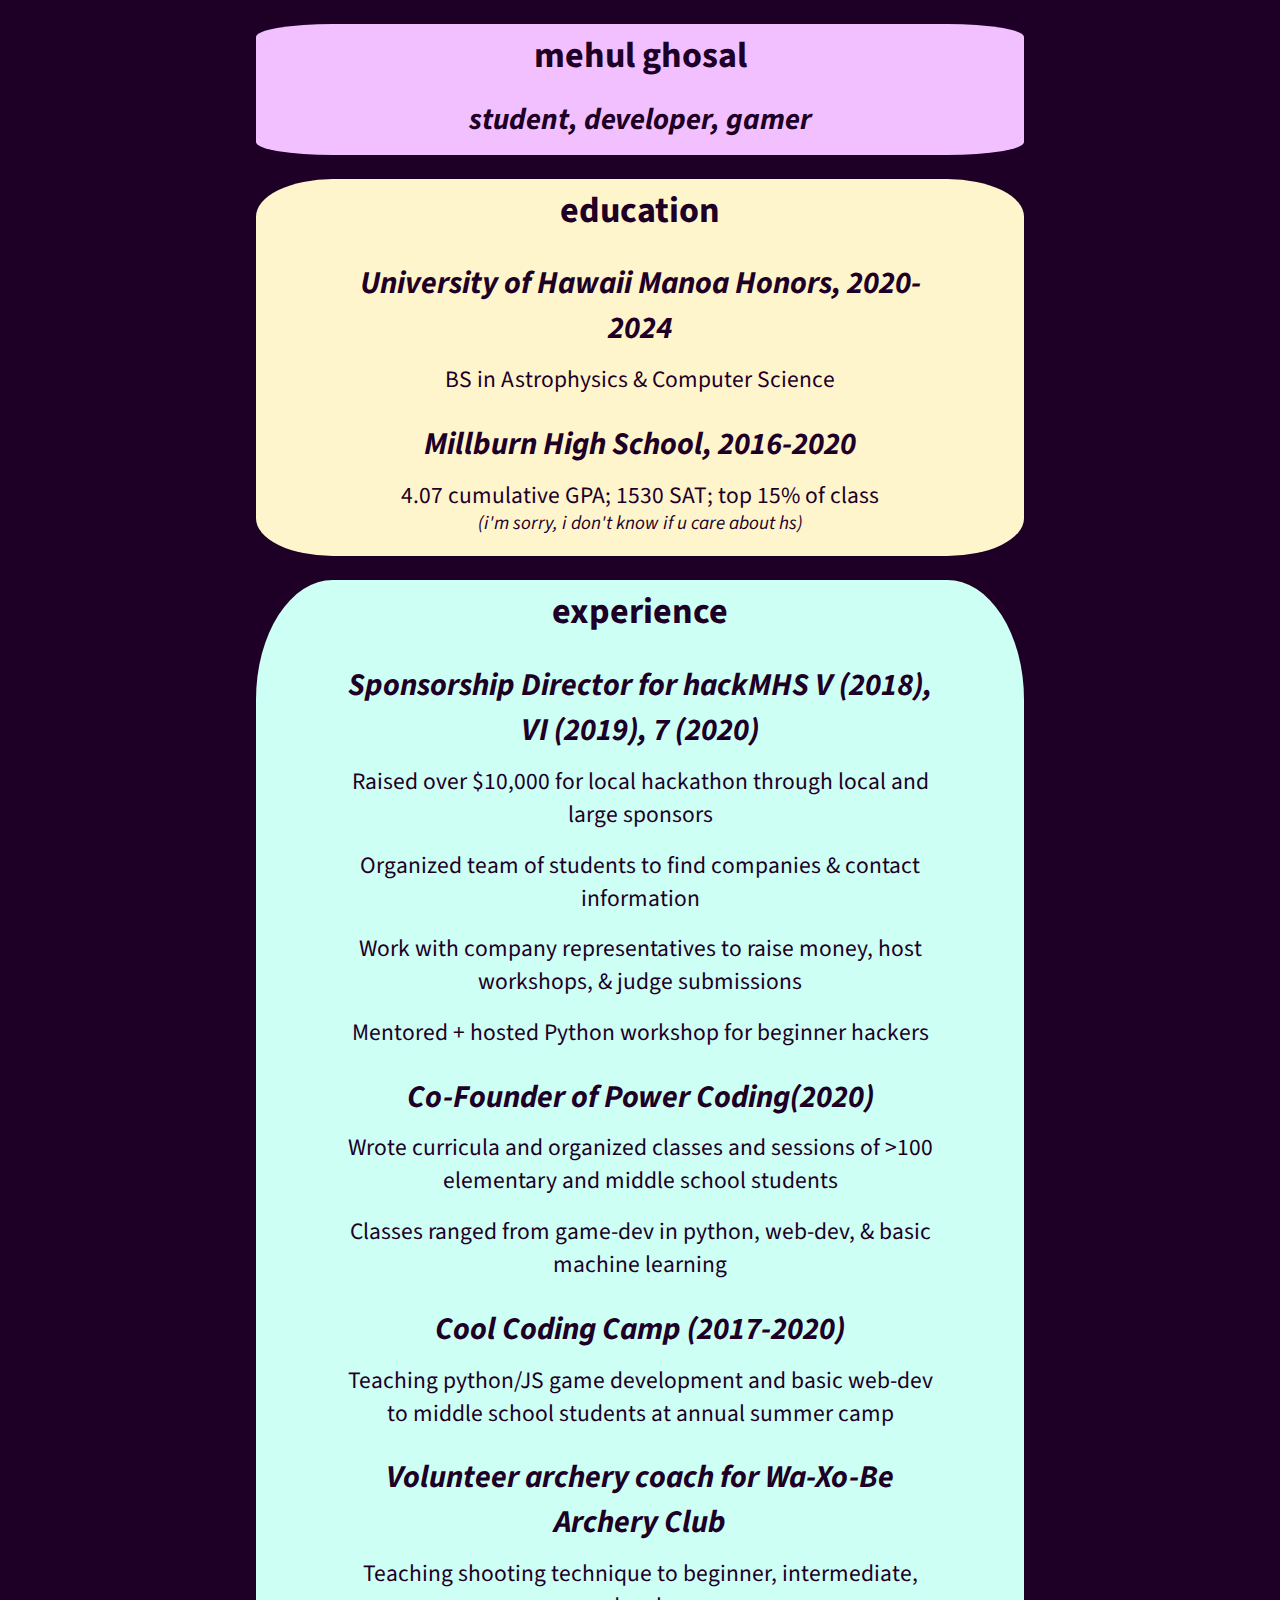
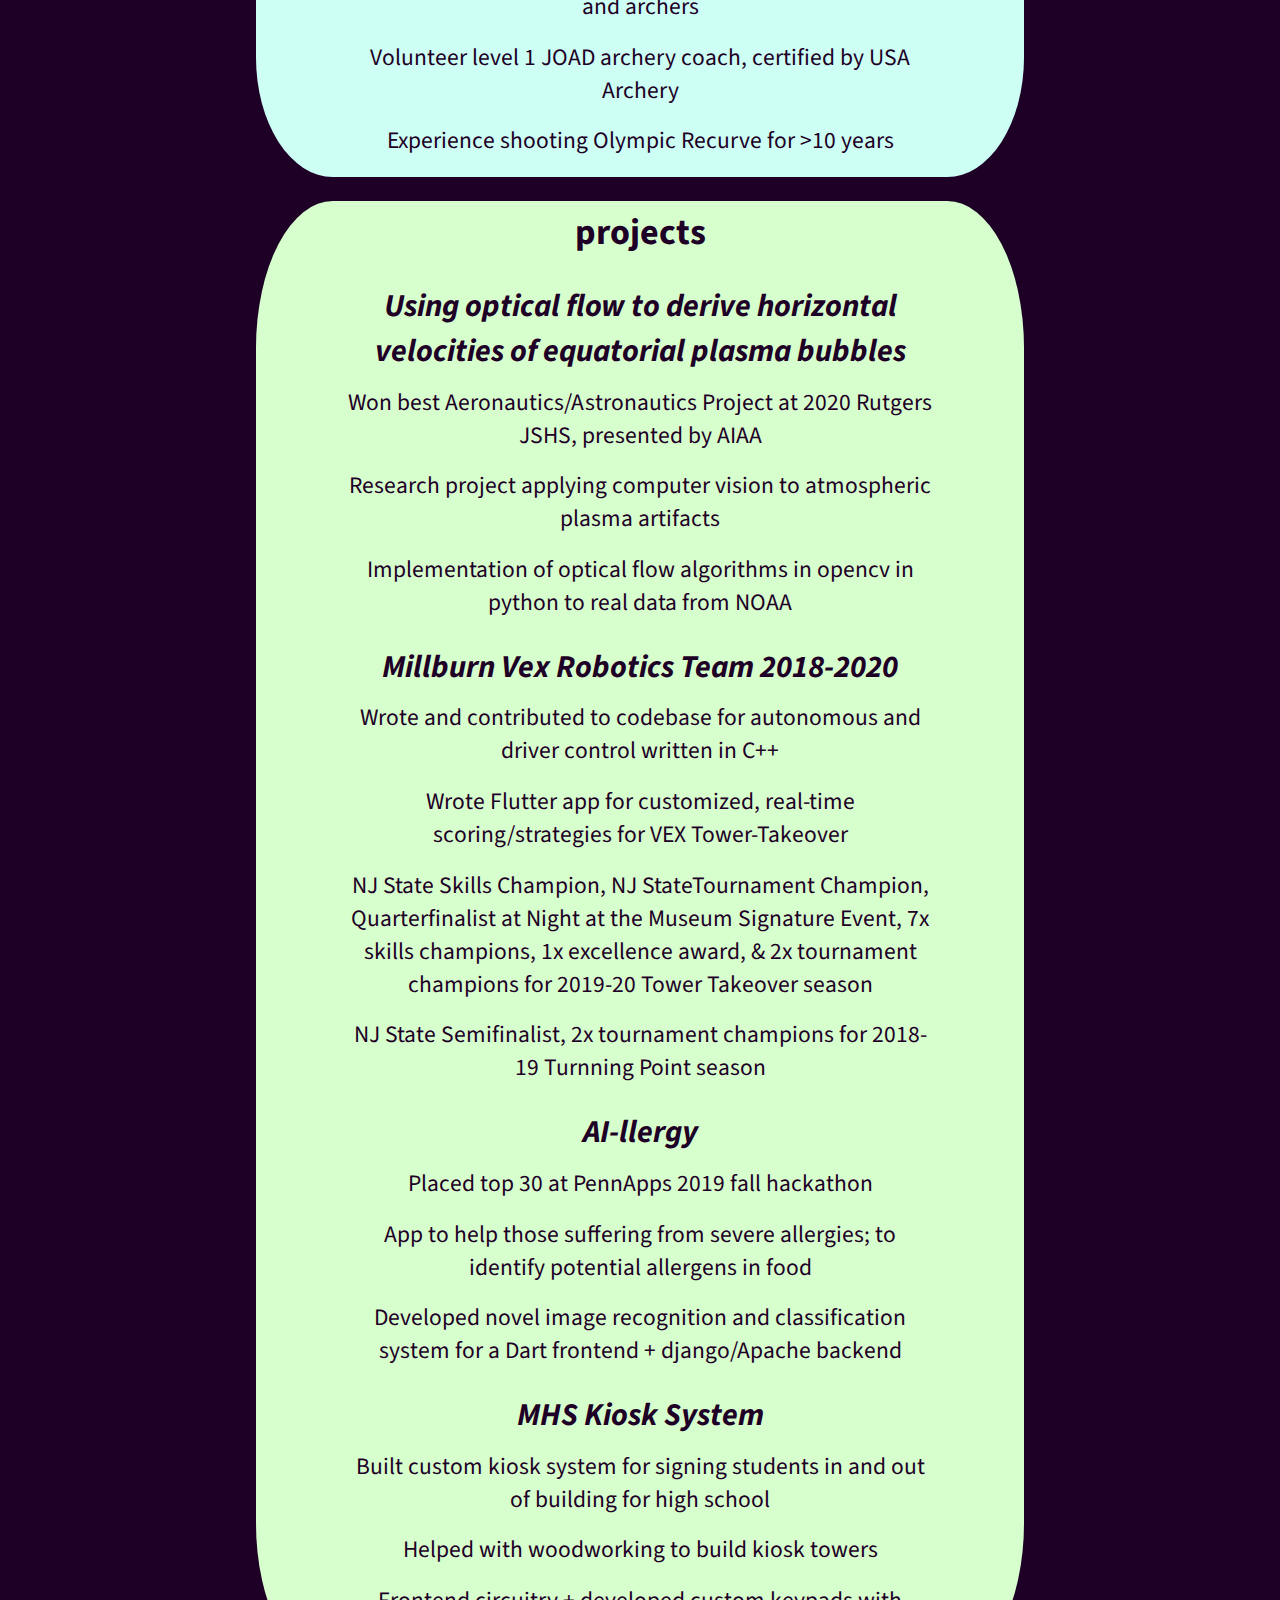
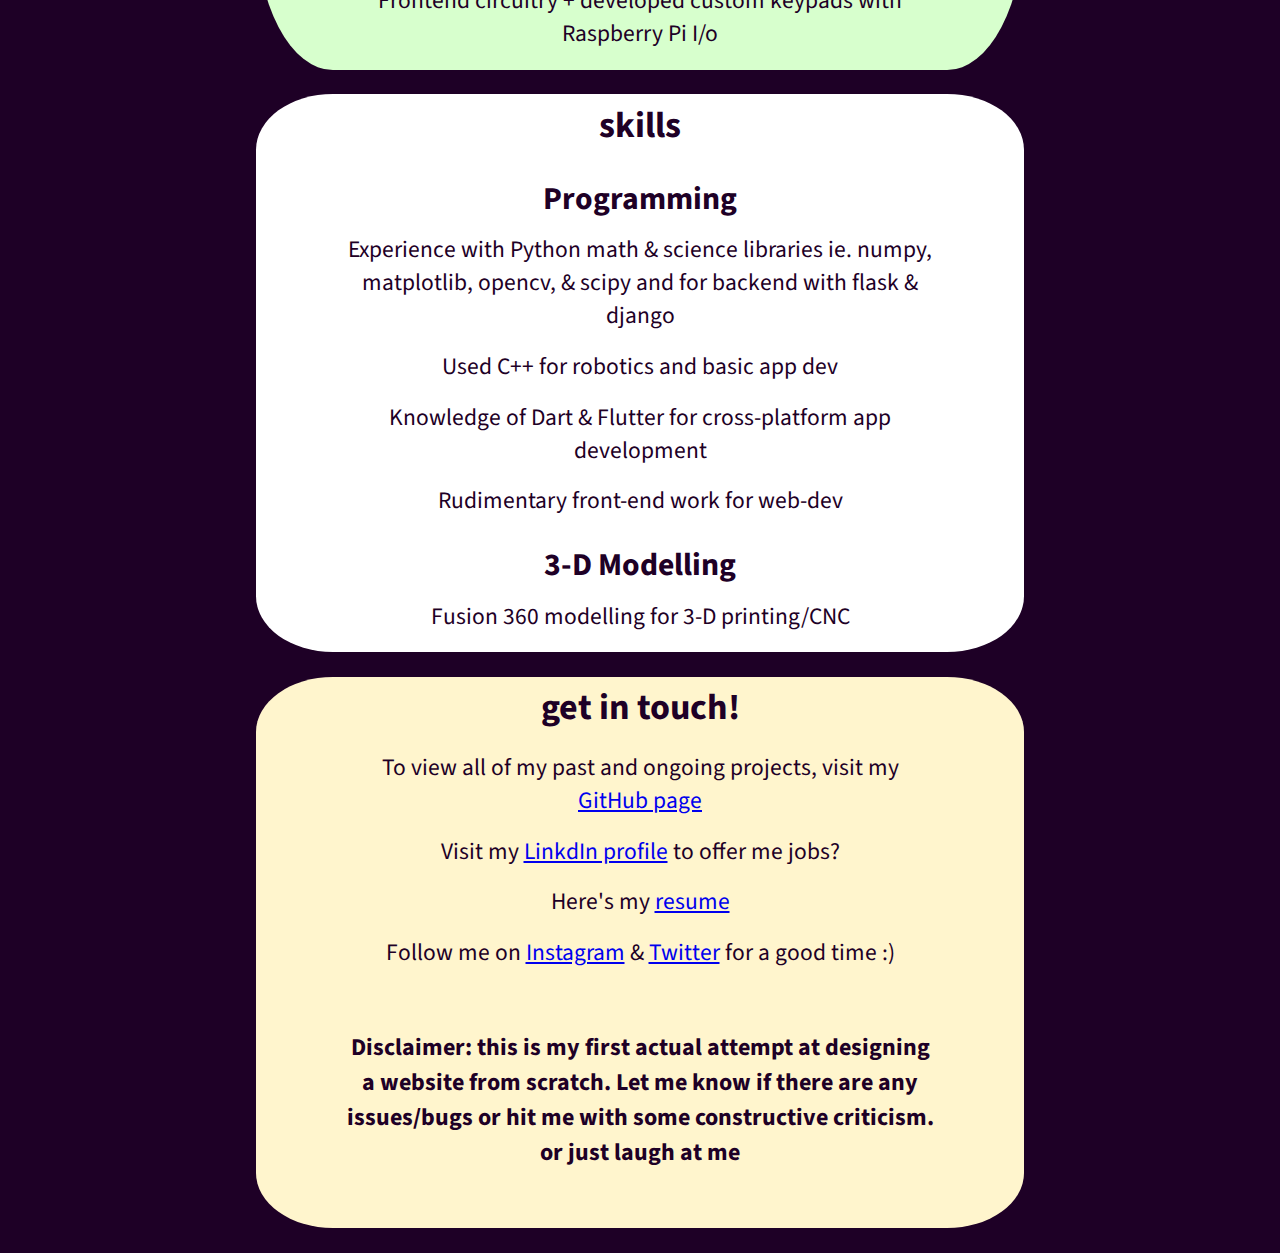
==== commit 04c6c5b6: "ljwfn" ====
--- a/index.html
+++ b/index.html
@@ -23,7 +23,7 @@
 			<article id="HEADER">
 				<header>
 					<h1 style="margin-bottom: -2.3%">mehul ghosal</h1>
-					<h3 style="font-size: 1.26em;"><i>student, physicist, developer, gamer</i></h3>
+					<h3 style="font-size: 1.26em;"><i>student, developer, gamer</i></h3>
 					<!-- <h5>*not up to date*</h5> -->
 				</header>
 
@@ -34,7 +34,7 @@
 					<h1>education</h1>
 				</header>
 				
-				<h3><i>University of Hawaii Manoa, 2020-2024</i></h3>
+				<h3><i>University of Hawaii Manoa Honors, 2020-2024</i></h3>
 				<p>BS in Astrophysics & Computer Science</p>
 				
 				<h3><i>Millburn High School, 2016-2020</i></h3>
@@ -54,7 +54,7 @@
 				<p>Mentored + hosted Python workshop for beginner hackers</p>
 
 				<h3><i>Co-Founder of Power Coding​​(2020)</i></h3>
-				<p>Wrote curriculums and organized classes and sessions of >100 elementary and middle school students</p>
+				<p>Wrote curricula and organized classes and sessions of >100 elementary and middle school students</p>
 				<p>Classes ranged from game-dev in python, web-dev, & basic machine learning</p>
 
 				<h3><i>Cool Coding Camp (2017-2020)</i></h3>
@@ -64,6 +64,7 @@
 				<p>Teaching shooting technique to beginner, intermediate, and archers</p>
 				<p>Volunteer level 1 JOAD archery coach, certified by USA Archery</p>
 				<p>Experience shooting Olympic Recurve for >10 years</p>
+
 			</article>
 
 			<article id="PROJECTS">
@@ -77,8 +78,8 @@
 				<p>Implementation of optical flow algorithms in opencv in python to real data from NOAA</p>
 
 				<h3><i>Millburn Vex Robotics Team 2018-2020</i></h3>
-				<p>Codebase for autonomous and driver control written in C++</p>
-				<p>Wrote Dart app for customized scoring/strategies for VEX Tower-Takeover</p>
+				<p>Wrote and contributed to codebase for autonomous and driver control written in C++</p>
+				<p>Wrote Flutter app for customized, real-time scoring/strategies for VEX Tower-Takeover</p>
 				<p>NJ State Skills Champion, NJ StateTournament Champion, Quarterfinalist at Night at the Museum Signature Event, 7x skills champions, 1x excellence award, & 2x tournament champions for 2019-20 Tower Takeover season</p>
 				<p>NJ State Semifinalist, 2x tournament champions for 2018-19 Turnning Point season</p>
 
@@ -95,13 +96,17 @@
 
 			<article id="SKILLS">
 				<header>
-					<h1>skills? lmfao</h1>
+					<h1>skills</h1>
 				</header>
 				<h3>Programming</h3>
-				<p>Python & C++</p>
+				<p>Experience with Python math & science libraries ie. numpy, matplotlib, opencv, & scipy and for backend with flask & django</p>
+				<p>Used C++ for robotics and basic app dev</p>
+				<p>Knowledge of Dart & Flutter for cross-platform app development</p>
+				<p>Rudimentary front-end work for web-dev</p>
+
 				<h3>3-D Modelling</h3>
 				<p>Fusion 360 modelling for 3-D printing/CNC</p>
-				<h3>I'm a good learner and can pick things up p quickly</h3>
+
 			</article>
 
 			<article id="CONTACT">
@@ -111,10 +116,10 @@
 				<p>To view all of my past and ongoing projects, visit my <a href="https://github.com/mehulghosal" target="_blank">GitHub page</a></p>
 				<p>Visit my <a href="https://www.linkedin.com/in/mehul-ghosal-a72ba61a5/" target="_blank">LinkdIn profile</a> to offer me jobs?</p>
 				<p>Here's my <a href="assets/mehul_resume.pdf" target="_blank">resume</a></p>
-				<p>Follow me on <a href="https://www.instagram.com/mehul.ghosal/" target="_blank">Instagram</a> for a good time :)</p>
-				<p>To learn more about me, check out <a href="more.html" target="_blank">whatever this is!</a></p>
+				<p>Follow me on <a href="https://www.instagram.com/mehul.ghosal/" target="_blank">Instagram</a> & <a href="https://twitter.com/mehul_ghosal" target="_blank">Twitter</a> for a good time :)</p>
+				<!-- <p>To learn more about me, check out <a href="more.html" target="_blank">whatever this is!</a></p> -->
 				<br>
-				<h4>Disclaimer: this is my first actual attempt at designing a website from scratch. Let me know if there are any issues/bugs or hit me with some constructive criticism</h4>
+				<h4>Disclaimer: this is my first actual attempt at designing a website from scratch. Let me know if there are any issues/bugs or hit me with some constructive criticism. or just laugh at me </h4>
 			</article>
 
 		</div>
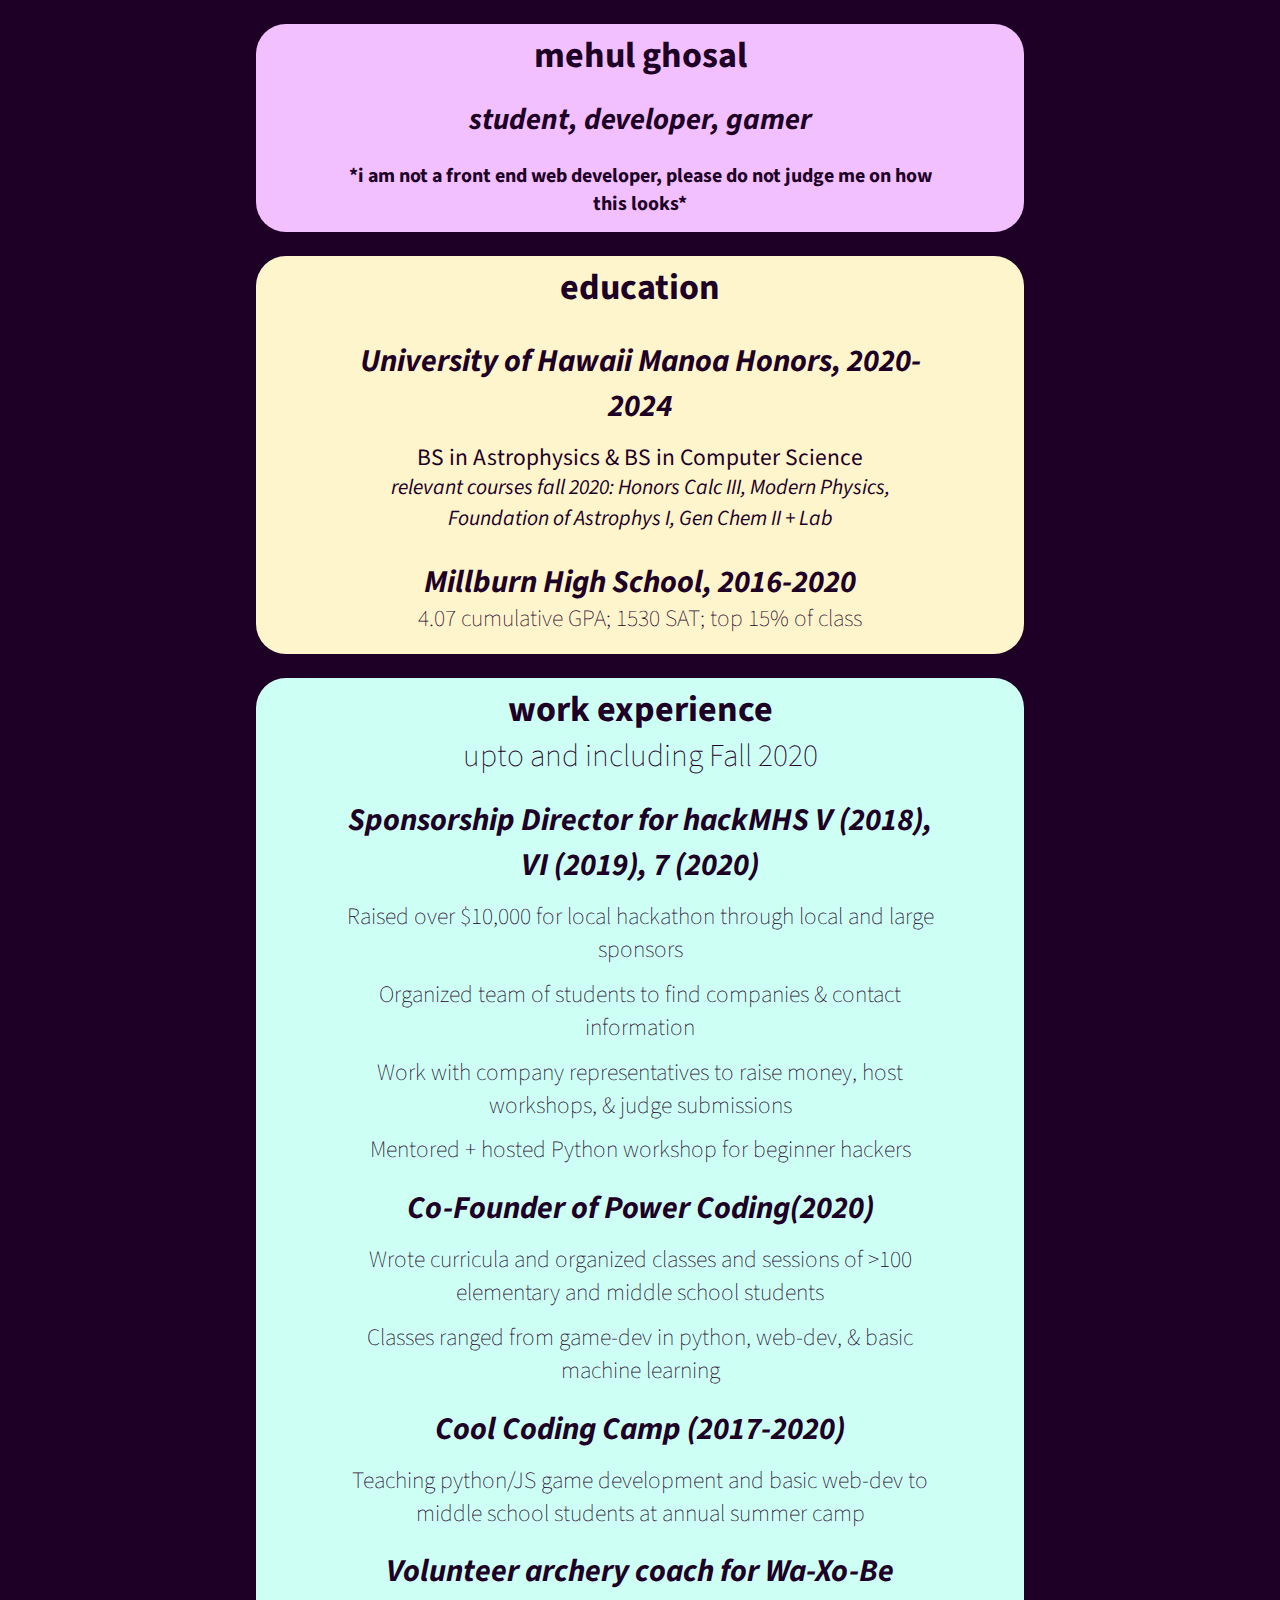
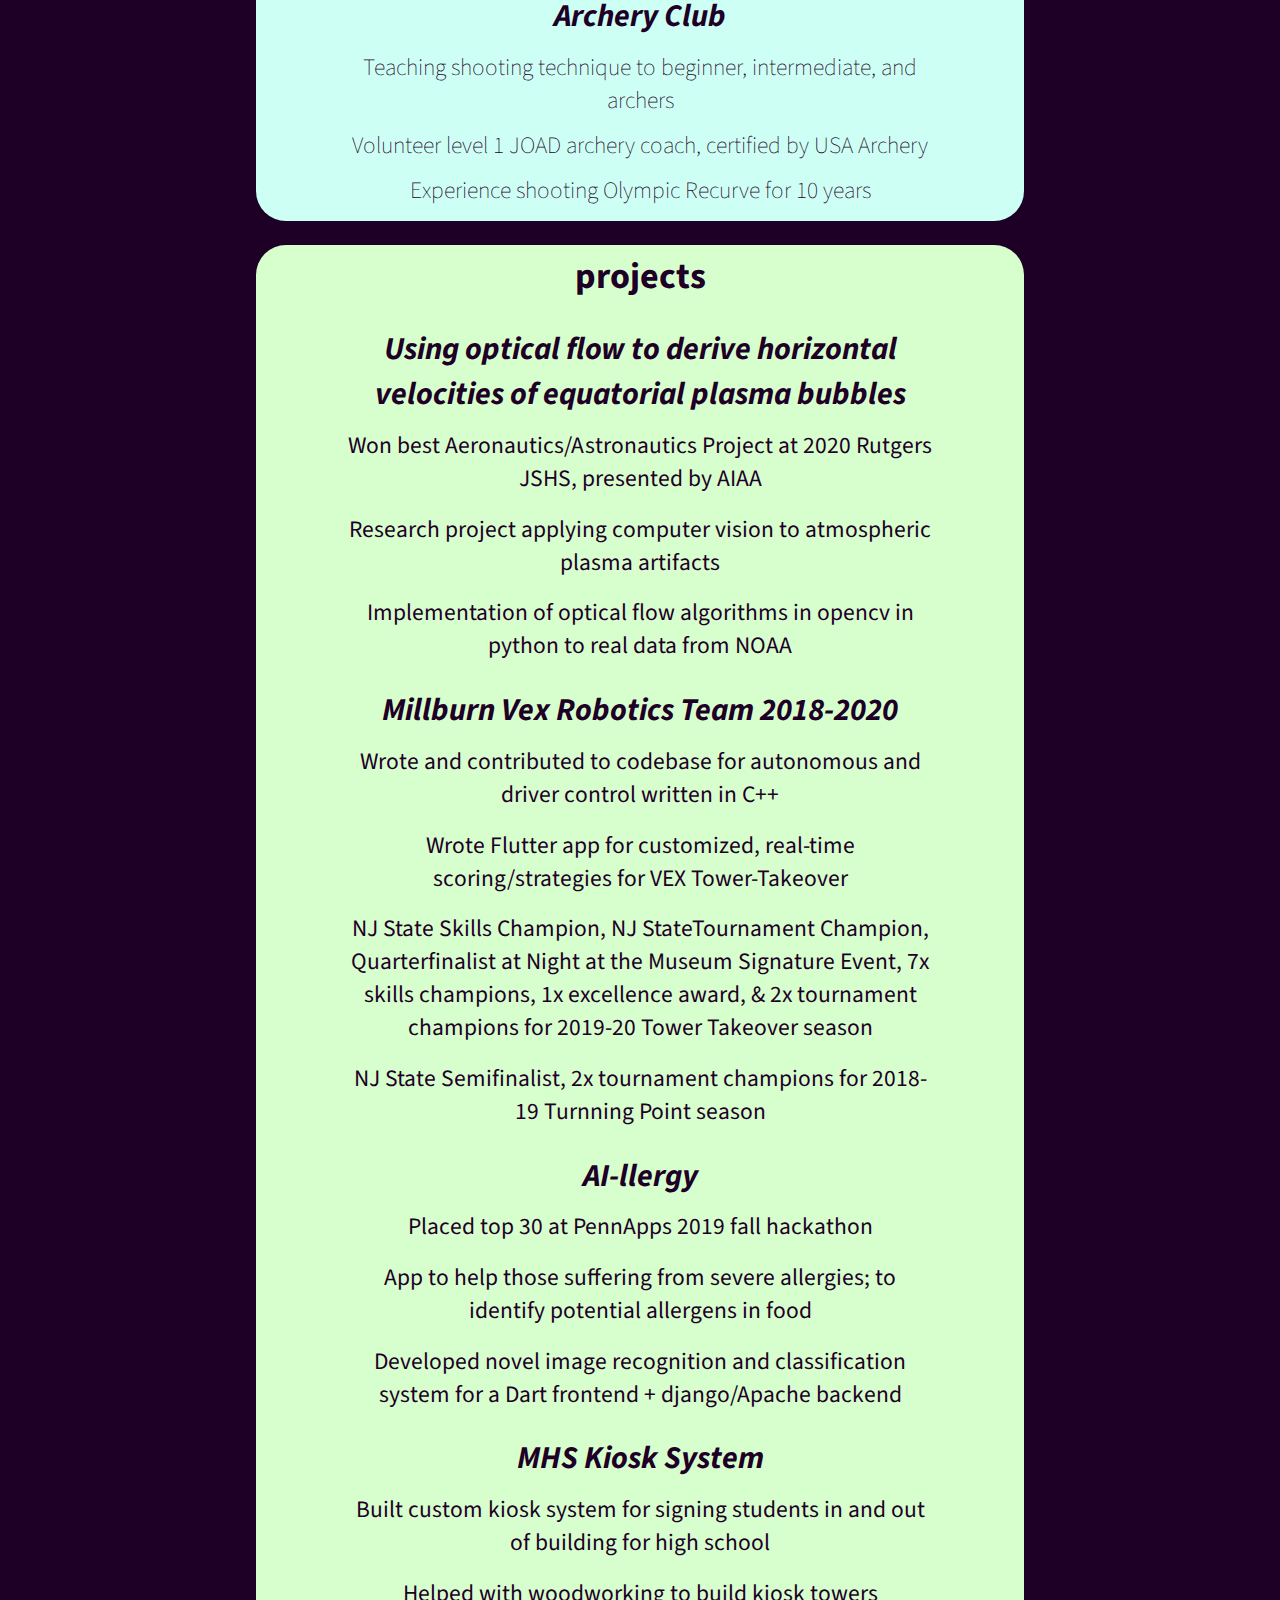
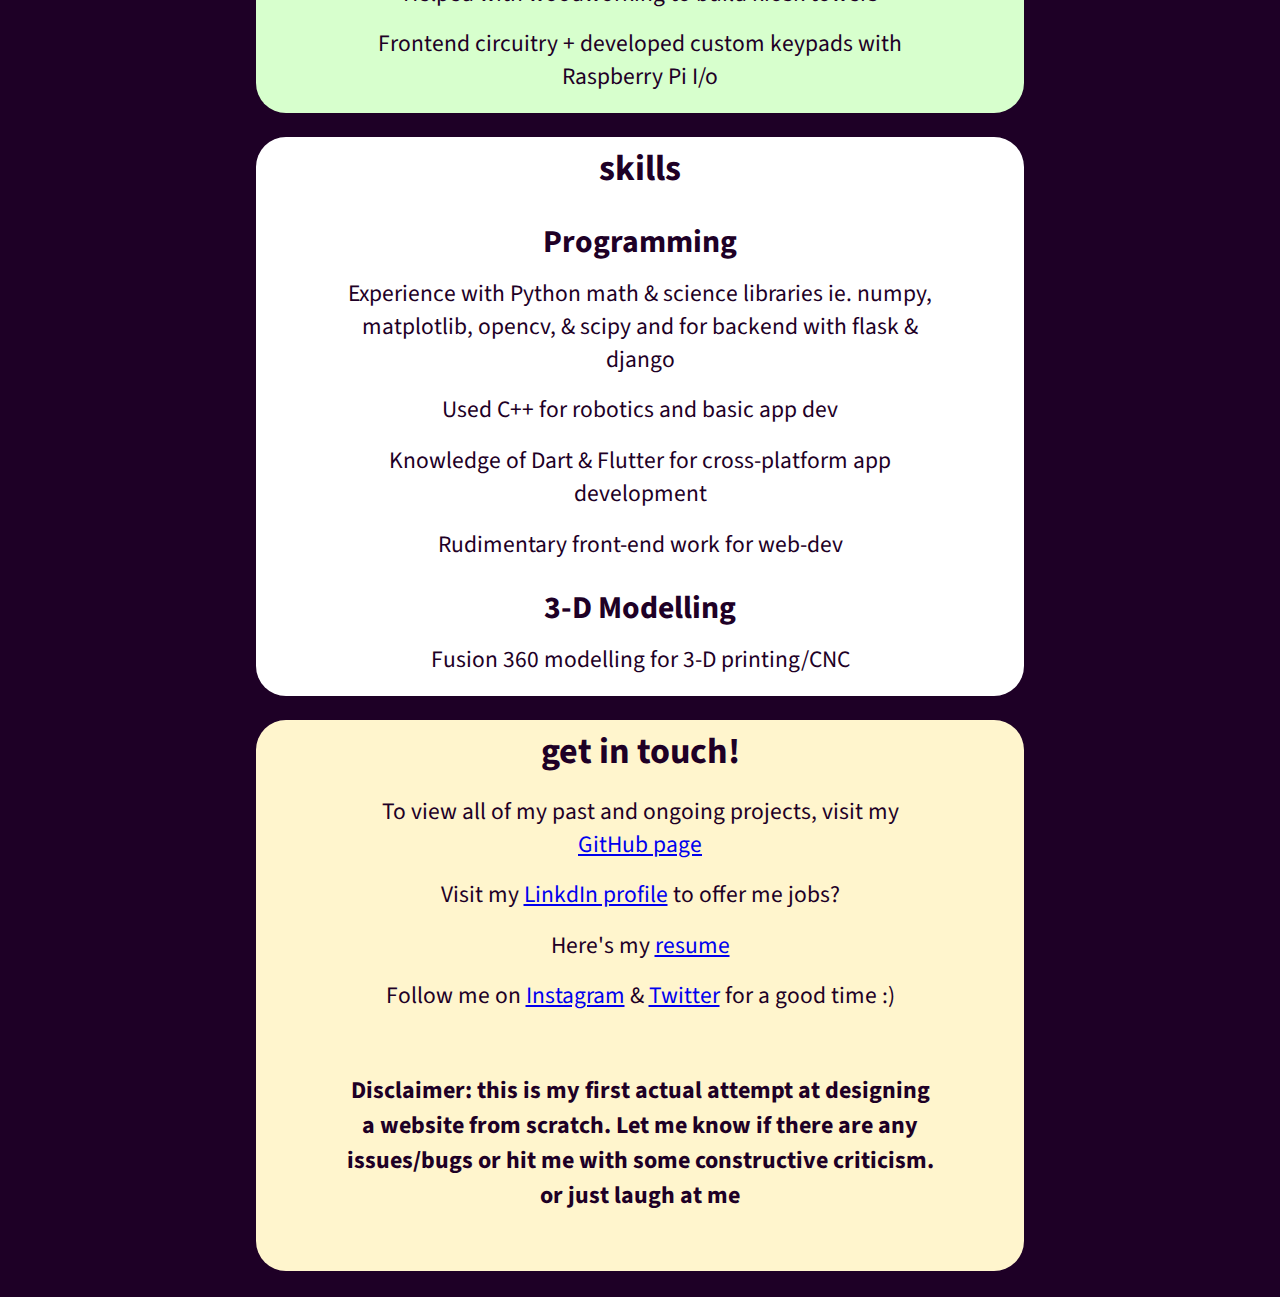
==== commit 7a83a5e5: "h" ====
--- a/index.html
+++ b/index.html
@@ -24,7 +24,7 @@
 				<header>
 					<h1 style="margin-bottom: -2.3%">mehul ghosal</h1>
 					<h3 style="font-size: 1.26em;"><i>student, developer, gamer</i></h3>
-					<!-- <h5>*not up to date*</h5> -->
+					<h5>*i am not a front end web developer, please do not judge me on how this looks*</h5>
 				</header>
 
 			</article>
@@ -35,16 +35,18 @@
 				</header>
 				
 				<h3><i>University of Hawaii Manoa Honors, 2020-2024</i></h3>
-				<p>BS in Astrophysics & Computer Science</p>
+				<p>BS in Astrophysics & BS in Computer Science</p>
+				<p style="margin-top: .7%; font-size: .9em"><i>relevant courses fall 2020: Honors Calc III, Modern Physics, Foundation of Astrophys I, Gen Chem II + Lab</i></p>
 				
 				<h3><i>Millburn High School, 2016-2020</i></h3>
-				<p>4.07 cumulative GPA; 1530 SAT; top 15% of class</p>
-				<p style="margin-top: .5%; font-size: .8em"><i>(i'm sorry, i don't know if u care about hs)</i></p>
+				<p style="font-weight: lighter; margin-top: 1.5%">4.07 cumulative GPA; 1530 SAT; top 15% of class</p>
+				<!-- <p style="margin-top: .5%; font-size: .8em"><i>(i'm sorry, i don't know if u care about hs)</i></p> -->
 			</article>
 
 			<article id="EXPERIENCE">
 				<header>
-					<h1>experience</h1>
+					<h1>work experience</h1>
+					<h3 style="margin-top: .7%; font-weight: lighter;">upto and including Fall 2020</h3>
 				</header>
 
 				<h3><i>Sponsorship Director for hackMHS V (2018), VI (2019), 7 (2020)</i></h3>
@@ -63,7 +65,7 @@
 				<h3><i>Volunteer archery coach for Wa-Xo-Be Archery Club</i></h3>
 				<p>Teaching shooting technique to beginner, intermediate, and archers</p>
 				<p>Volunteer level 1 JOAD archery coach, certified by USA Archery</p>
-				<p>Experience shooting Olympic Recurve for >10 years</p>
+				<p>Experience shooting Olympic Recurve for 10 years</p>
 
 			</article>
 
--- a/main.css
+++ b/main.css
@@ -28,7 +28,7 @@
 	margin-right: 20%;
 	margin-left: 20%;
 
-	border-radius: 10%;
+	border-radius: 30px;
 }
 
 header{
@@ -47,6 +47,10 @@
 	/*margin-top: 0.5%;*/
 }
 
+h5{
+	margin-bottom: -2%;
+}
+
 p{
 	margin-bottom: -1%;
 	font-size: .98em;
@@ -62,6 +66,16 @@
 
 #EXPERIENCE{
 	background-color: #cdfff5;
+}
+
+#EXPERIENCE>p{
+	margin-bottom: -2%;
+	/*font-style: italic;*/
+	font-weight: lighter;
+}
+
+#EXPERIENCE>i{
+	font-weight: bolder;
 }
 
 #EDUCATION{
